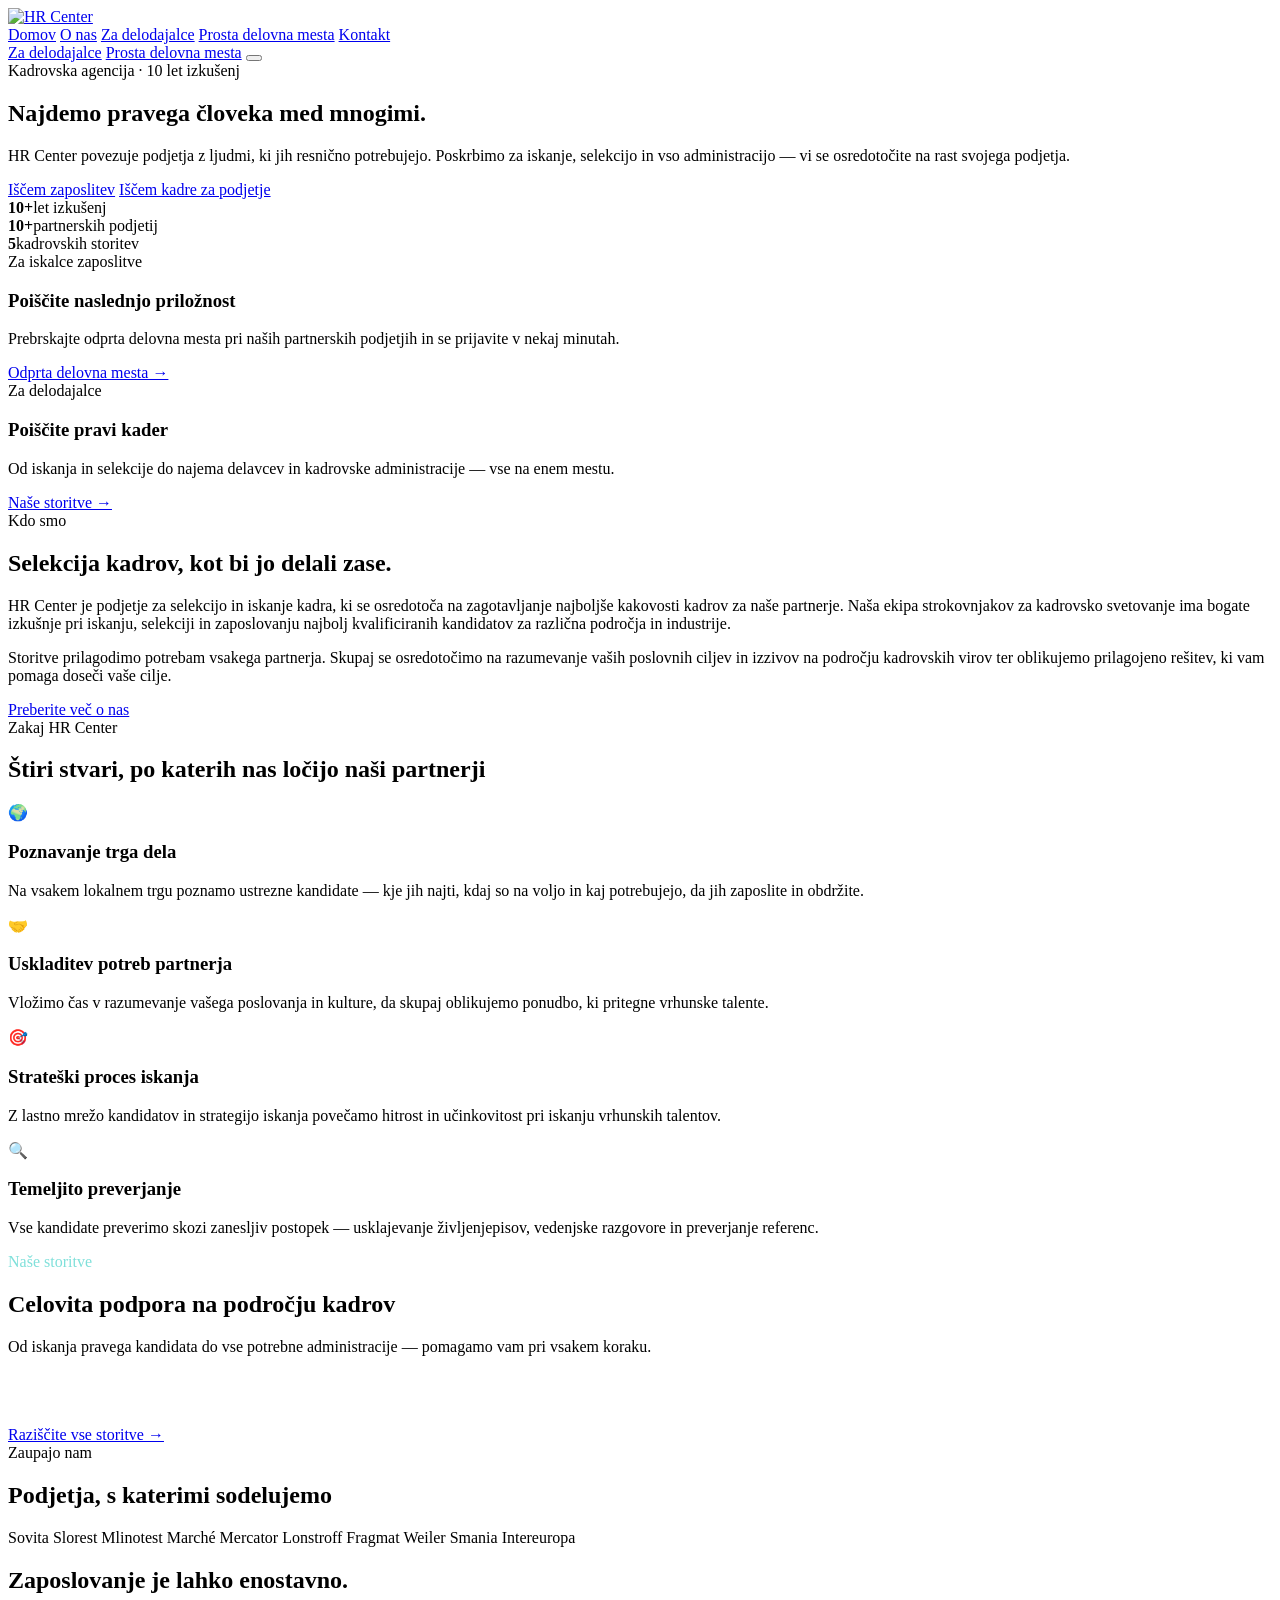
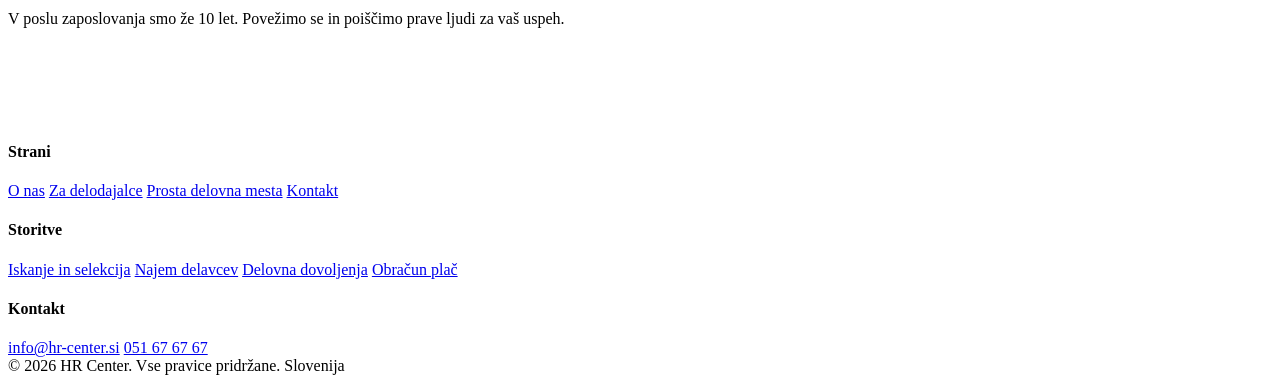
==== index.html @ be9698e5 "Prva objava strani Prva objava strani" ====
<!DOCTYPE html>
<html lang="sl">
<head>
<meta charset="UTF-8">
<meta name="viewport" content="width=device-width, initial-scale=1.0">
<title>HR Center — Kadrovska agencija za iskanje in selekcijo kadrov | Slovenija</title>
<meta name="description" content="HR Center je kadrovska agencija z 10-letnimi izkušnjami na področju iskanja, selekcije in zaposlovanja kadrov v Sloveniji. Prosta delovna mesta in storitve za delodajalce.">
<link rel="icon" href="assets/images/logo.png">
<link rel="preconnect" href="https://fonts.googleapis.com">
<link rel="preconnect" href="https://fonts.gstatic.com" crossorigin>
<link href="https://fonts.googleapis.com/css2?family=Space+Grotesk:wght@500;600;700&family=Inter:wght@400;500;600;700&family=IBM+Plex+Mono:wght@400;500&display=swap" rel="stylesheet">
<link rel="stylesheet" href="assets/css/style.css">
<script type="application/ld+json">
{
  "@context": "https://schema.org",
  "@type": "EmploymentAgency",
  "name": "HR Center",
  "description": "Kadrovska agencija za iskanje, selekcijo in zaposlovanje kadrov v Sloveniji.",
  "email": "info@hr-center.si",
  "telephone": "+38651676767",
  "url": "https://hr-center.si/",
  "areaServed": "SI"
}
</script>
</head>
<body>

<header class="site-header">
  <div class="container">
    <a href="index.html" class="brand">
      <img src="assets/images/logo.png" alt="HR Center">
    </a>
    <nav class="main-nav">
      <a href="index.html" data-page="index.html">Domov</a>
      <a href="o-nas.html" data-page="o-nas.html">O nas</a>
      <a href="delodajalci.html" data-page="delodajalci.html">Za delodajalce</a>
      <a href="prosta-delovna-mesta.html" data-page="prosta-delovna-mesta.html">Prosta delovna mesta</a>
      <a href="kontakt.html" data-page="kontakt.html">Kontakt</a>
    </nav>
    <div class="header-ctas">
      <a href="delodajalci.html#kontakt" class="btn btn-outline">Za delodajalce</a>
      <a href="prosta-delovna-mesta.html" class="btn btn-primary">Prosta delovna mesta</a>
      <button class="nav-toggle" aria-label="Odpri meni" aria-expanded="false"><span></span><span></span><span></span></button>
    </div>
  </div>
</header>

<section class="hero">
  <div class="container">
    <div class="hero-copy">
      <div class="eyebrow">Kadrovska agencija · 10 let izkušenj</div>
      <h1>Najdemo pravega človeka <span class="accent">med mnogimi.</span></h1>
      <p class="hero-lede">HR Center povezuje podjetja z ljudmi, ki jih resnično potrebujejo. Poskrbimo za iskanje, selekcijo in vso administracijo — vi se osredotočite na rast svojega podjetja.</p>
      <div class="hero-ctas">
        <a href="prosta-delovna-mesta.html" class="btn btn-coral">Iščem zaposlitev</a>
        <a href="delodajalci.html" class="btn btn-primary">Iščem kadre za podjetje</a>
      </div>
      <div class="hero-stats">
        <div class="stat"><b>10+</b><span>let izkušenj</span></div>
        <div class="stat"><b>10+</b><span>partnerskih podjetij</span></div>
        <div class="stat"><b>5</b><span>kadrovskih storitev</span></div>
      </div>
    </div>
    <div class="hero-visual">
      <div class="node-field" data-nodes data-rows="5" data-cols="5" data-match="13"></div>
    </div>
  </div>
</section>

<section class="section-tight">
  <div class="container">
    <div class="path-split">
      <div class="path-card jobseeker">
        <div class="path-tag">Za iskalce zaposlitve</div>
        <h3>Poiščite naslednjo priložnost</h3>
        <p>Prebrskajte odprta delovna mesta pri naših partnerskih podjetjih in se prijavite v nekaj minutah.</p>
        <a href="prosta-delovna-mesta.html" class="btn btn-ghost-light">Odprta delovna mesta →</a>
      </div>
      <div class="path-card employer">
        <div class="path-tag">Za delodajalce</div>
        <h3>Poiščite pravi kader</h3>
        <p>Od iskanja in selekcije do najema delavcev in kadrovske administracije — vse na enem mestu.</p>
        <a href="delodajalci.html" class="btn btn-ghost-light">Naše storitve →</a>
      </div>
    </div>
  </div>
</section>

<section>
  <div class="container grid-2" style="align-items:center; gap:64px;">
    <div>
      <div class="eyebrow">Kdo smo</div>
      <h2>Selekcija kadrov, kot bi jo delali zase.</h2>
      <p>HR Center je podjetje za selekcijo in iskanje kadra, ki se osredotoča na zagotavljanje najboljše kakovosti kadrov za naše partnerje. Naša ekipa strokovnjakov za kadrovsko svetovanje ima bogate izkušnje pri iskanju, selekciji in zaposlovanju najbolj kvalificiranih kandidatov za različna področja in industrije.</p>
      <p>Storitve prilagodimo potrebam vsakega partnerja. Skupaj se osredotočimo na razumevanje vaših poslovnih ciljev in izzivov na področju kadrovskih virov ter oblikujemo prilagojeno rešitev, ki vam pomaga doseči vaše cilje.</p>
      <a href="o-nas.html" class="btn btn-outline">Preberite več o nas</a>
    </div>
    <div class="node-field" data-nodes data-rows="4" data-cols="3" data-match="5"></div>
  </div>
</section>

<section class="section-pale">
  <div class="container">
    <div class="section-head center">
      <div class="eyebrow">Zakaj HR Center</div>
      <h2>Štiri stvari, po katerih nas ločijo naši partnerji</h2>
    </div>
    <div class="grid-4">
      <div class="card">
        <div class="icon-wrap">🌍</div>
        <h3>Poznavanje trga dela</h3>
        <p>Na vsakem lokalnem trgu poznamo ustrezne kandidate — kje jih najti, kdaj so na voljo in kaj potrebujejo, da jih zaposlite in obdržite.</p>
      </div>
      <div class="card">
        <div class="icon-wrap">🤝</div>
        <h3>Uskladitev potreb partnerja</h3>
        <p>Vložimo čas v razumevanje vašega poslovanja in kulture, da skupaj oblikujemo ponudbo, ki pritegne vrhunske talente.</p>
      </div>
      <div class="card">
        <div class="icon-wrap">🎯</div>
        <h3>Strateški proces iskanja</h3>
        <p>Z lastno mrežo kandidatov in strategijo iskanja povečamo hitrost in učinkovitost pri iskanju vrhunskih talentov.</p>
      </div>
      <div class="card">
        <div class="icon-wrap">🔍</div>
        <h3>Temeljito preverjanje</h3>
        <p>Vse kandidate preverimo skozi zanesljiv postopek — usklajevanje življenjepisov, vedenjske razgovore in preverjanje referenc.</p>
      </div>
    </div>
  </div>
</section>

<section class="section-dark">
  <div class="container">
    <div class="section-head">
      <div class="eyebrow" style="color:#7FE0DA;">Naše storitve</div>
      <h2>Celovita podpora na področju kadrov</h2>
      <p>Od iskanja pravega kandidata do vse potrebne administracije — pomagamo vam pri vsakem koraku.</p>
    </div>
    <div class="pill-list" style="margin-bottom:36px;">
      <span class="pill" style="border-color:rgba(255,255,255,.2); color:#fff;">Iskanje in selekcija kadrov</span>
      <span class="pill" style="border-color:rgba(255,255,255,.2); color:#fff;">Najem delavcev</span>
      <span class="pill" style="border-color:rgba(255,255,255,.2); color:#fff;">Delovna dovoljenja</span>
      <span class="pill" style="border-color:rgba(255,255,255,.2); color:#fff;">Obračun plač</span>
      <span class="pill" style="border-color:rgba(255,255,255,.2); color:#fff;">Psihometrična testiranja</span>
    </div>
    <a href="delodajalci.html" class="btn btn-coral">Raziščite vse storitve →</a>
  </div>
</section>

<section>
  <div class="container">
    <div class="section-head center">
      <div class="eyebrow">Zaupajo nam</div>
      <h2>Podjetja, s katerimi sodelujemo</h2>
    </div>
    <div class="pill-list" style="justify-content:center;">
      <span class="pill">Sovita</span>
      <span class="pill">Slorest</span>
      <span class="pill">Mlinotest</span>
      <span class="pill">Marché</span>
      <span class="pill">Mercator</span>
      <span class="pill">Lonstroff</span>
      <span class="pill">Fragmat</span>
      <span class="pill">Weiler</span>
      <span class="pill">Smania</span>
      <span class="pill">Intereuropa</span>
    </div>
  </div>
</section>

<section class="section-teal">
  <div class="container" style="display:flex; justify-content:space-between; align-items:center; flex-wrap:wrap; gap:24px;">
    <div>
      <h2 style="margin-bottom:8px;">Zaposlovanje je lahko enostavno.</h2>
      <p style="margin-bottom:0;">V poslu zaposlovanja smo že 10 let. Povežimo se in poiščimo prave ljudi za vaš uspeh.</p>
    </div>
    <a href="kontakt.html" class="btn" style="background:var(--ink); color:#fff;">Stopite v stik →</a>
  </div>
</section>

<footer class="site-footer">
  <div class="container">
    <div class="footer-grid">
      <div>
        <img src="assets/images/logo.png" alt="HR Center" style="height:34px; margin-bottom:14px; filter:brightness(0) invert(1);">
        <p style="color:rgba(255,255,255,.6); font-size:14px; max-width:32ch;">Vaši ljudje, naša skrb. Kadrovska agencija z 10-letnimi izkušnjami na slovenskem trgu dela.</p>
      </div>
      <div>
        <h4>Strani</h4>
        <a href="o-nas.html">O nas</a>
        <a href="delodajalci.html">Za delodajalce</a>
        <a href="prosta-delovna-mesta.html">Prosta delovna mesta</a>
        <a href="kontakt.html">Kontakt</a>
      </div>
      <div>
        <h4>Storitve</h4>
        <a href="delodajalci.html#storitve">Iskanje in selekcija</a>
        <a href="delodajalci.html#storitve">Najem delavcev</a>
        <a href="delodajalci.html#storitve">Delovna dovoljenja</a>
        <a href="delodajalci.html#storitve">Obračun plač</a>
      </div>
      <div>
        <h4>Kontakt</h4>
        <a href="mailto:info@hr-center.si">info@hr-center.si</a>
        <a href="tel:+38651676767">051 67 67 67</a>
      </div>
    </div>
    <div class="footer-bottom">
      <span>© <span id="year"></span> HR Center. Vse pravice pridržane.</span>
      <span>Slovenija</span>
    </div>
  </div>
</footer>

<script src="assets/js/jobs-data.js"></script>
<script src="assets/js/main.js"></script>
<script>document.getElementById('year').textContent = new Date().getFullYear();</script>
</body>
</html>
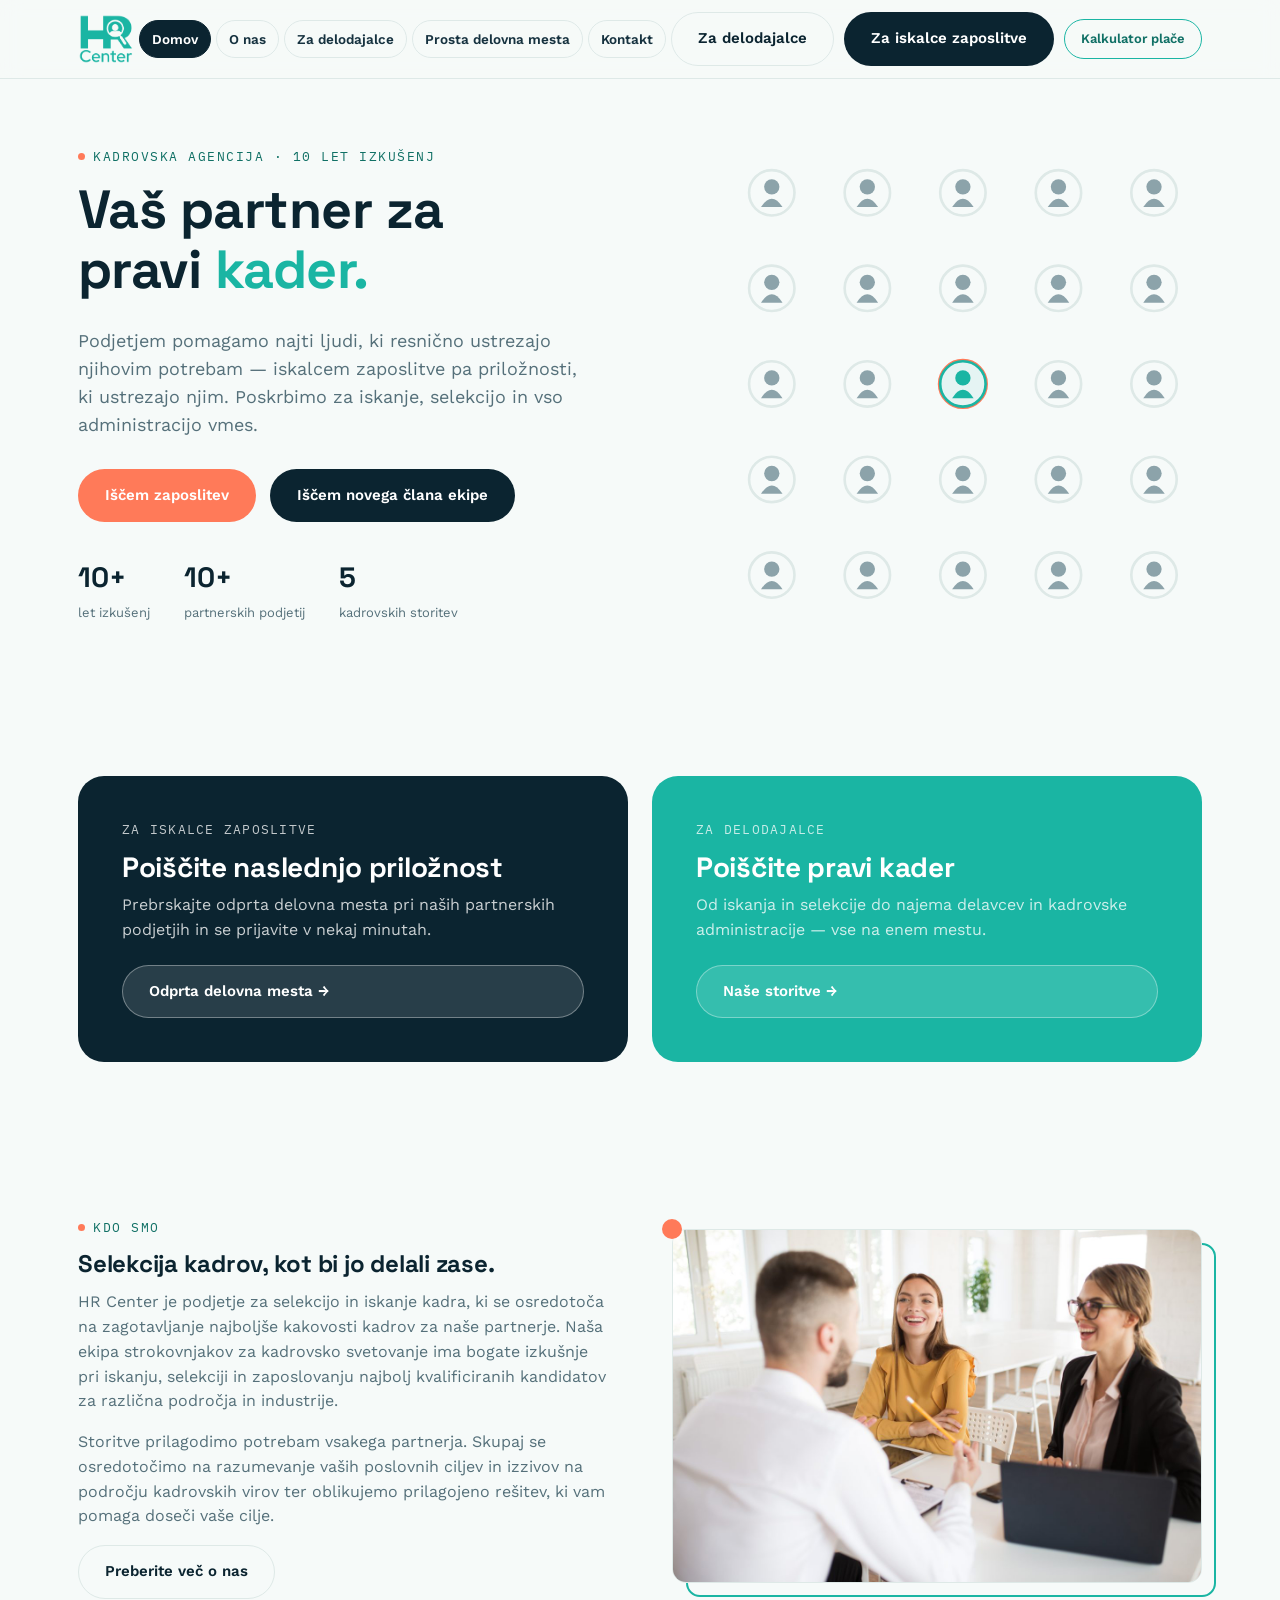
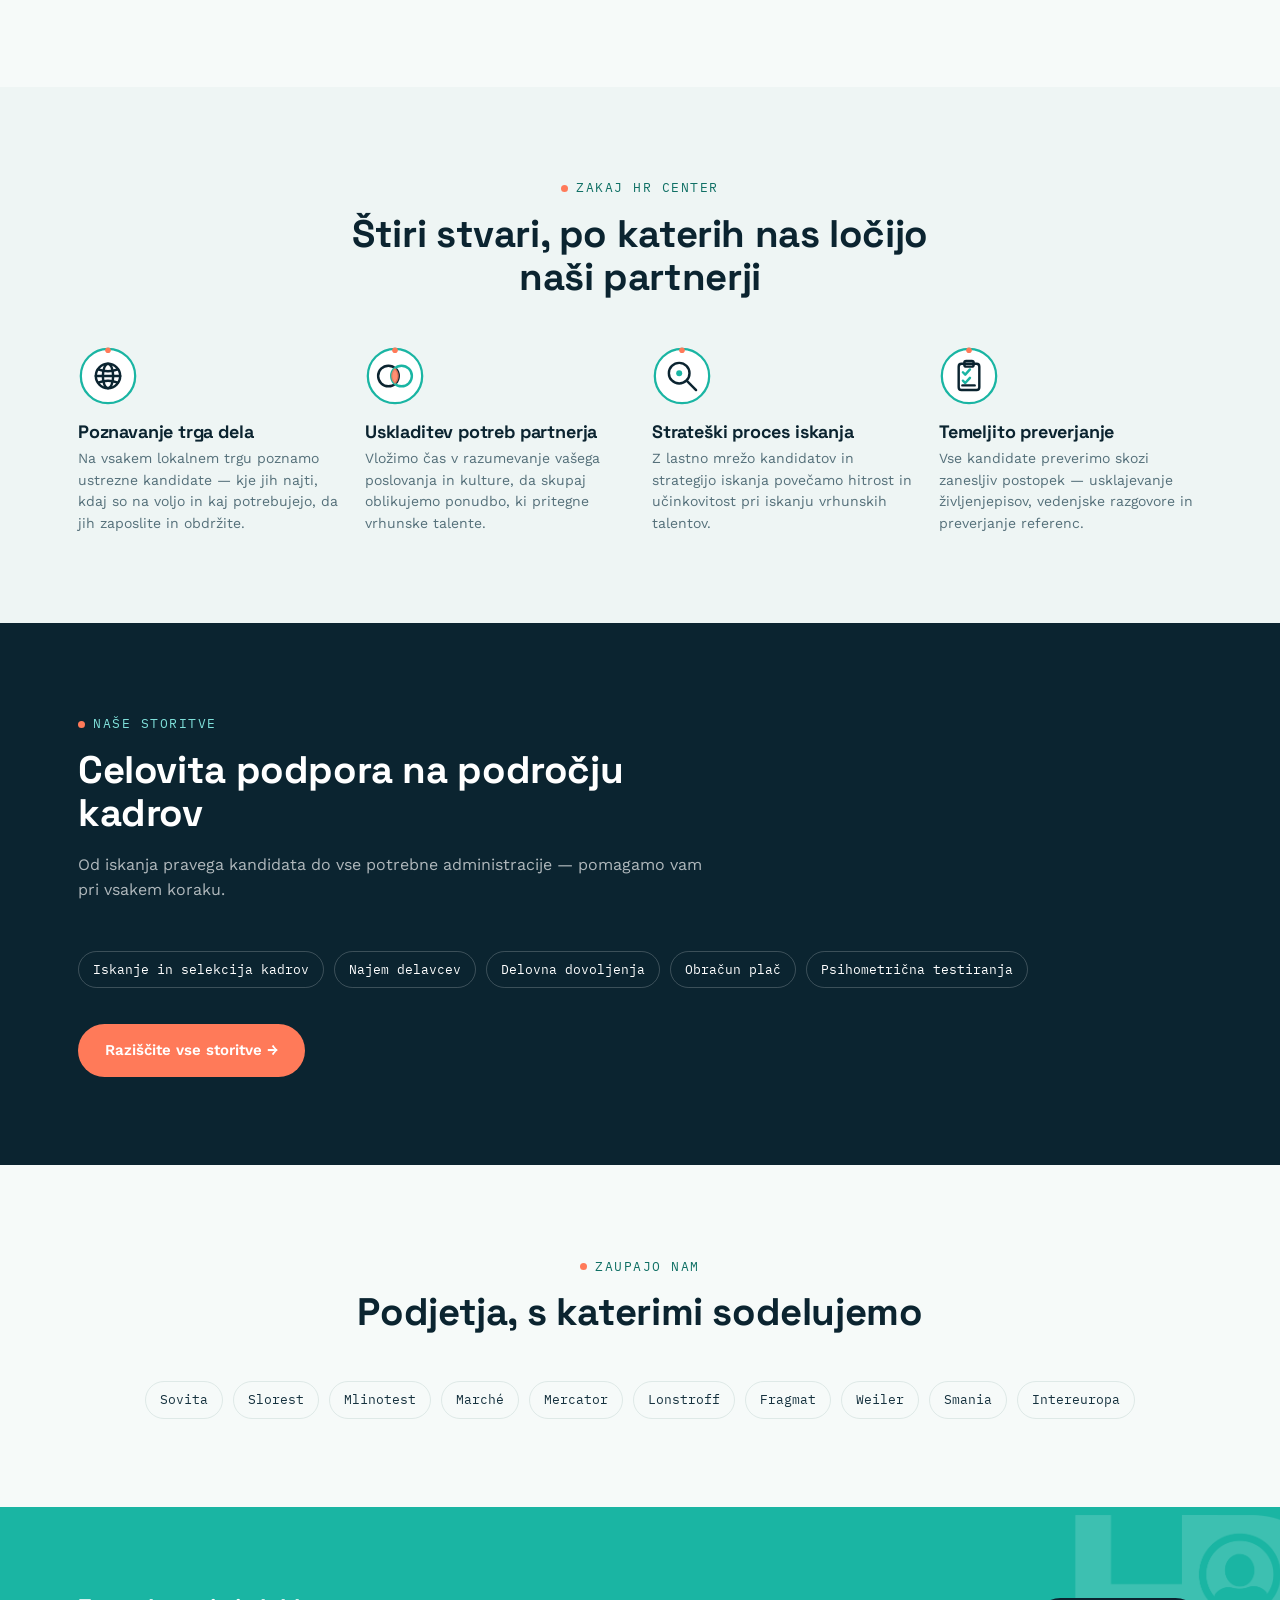
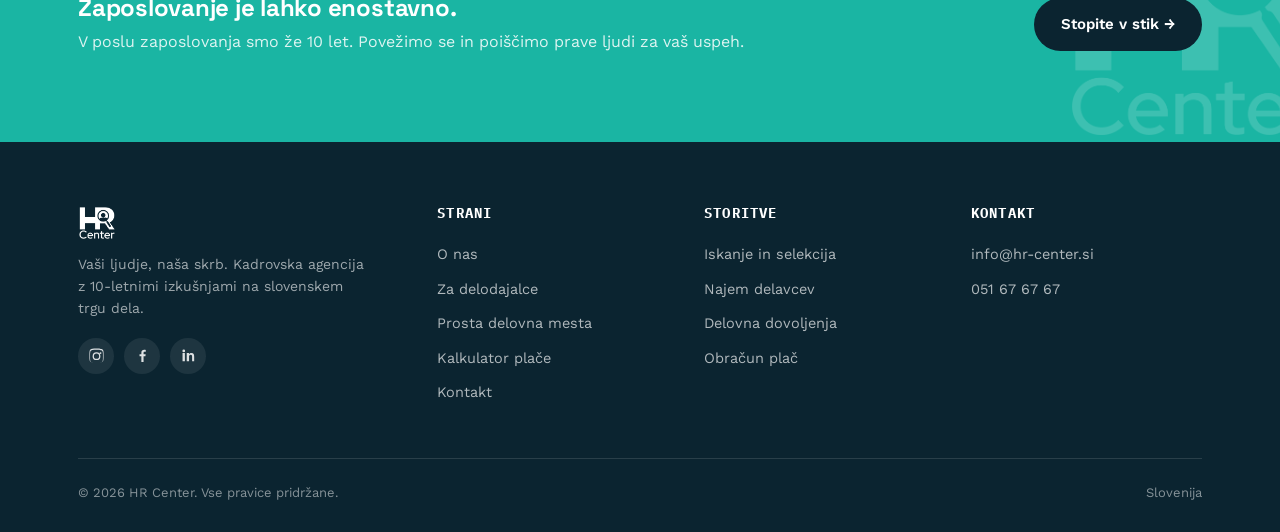
==== commit 80f844b9: "Add files via upload" ====
--- a/index.html
+++ b/index.html
@@ -8,7 +8,7 @@
 <link rel="icon" href="assets/images/logo.png">
 <link rel="preconnect" href="https://fonts.googleapis.com">
 <link rel="preconnect" href="https://fonts.gstatic.com" crossorigin>
-<link href="https://fonts.googleapis.com/css2?family=Space+Grotesk:wght@500;600;700&family=Inter:wght@400;500;600;700&family=IBM+Plex+Mono:wght@400;500&display=swap" rel="stylesheet">
+<link href="https://fonts.googleapis.com/css2?family=Space+Grotesk:wght@500;600;700&family=Work+Sans:wght@400;500;600;700&family=IBM+Plex+Mono:wght@400;500&display=swap" rel="stylesheet">
 <link rel="stylesheet" href="assets/css/style.css">
 <script type="application/ld+json">
 {
@@ -39,7 +39,8 @@
     </nav>
     <div class="header-ctas">
       <a href="delodajalci.html#kontakt" class="btn btn-outline">Za delodajalce</a>
-      <a href="prosta-delovna-mesta.html" class="btn btn-primary">Prosta delovna mesta</a>
+      <a href="prosta-delovna-mesta.html" class="btn btn-primary">Za iskalce zaposlitve</a>
+      <a href="kalkulator-place.html" class="btn btn-calc">Kalkulator plače</a>
       <button class="nav-toggle" aria-label="Odpri meni" aria-expanded="false"><span></span><span></span><span></span></button>
     </div>
   </div>
@@ -49,11 +50,11 @@
   <div class="container">
     <div class="hero-copy">
       <div class="eyebrow">Kadrovska agencija · 10 let izkušenj</div>
-      <h1>Najdemo pravega človeka <span class="accent">med mnogimi.</span></h1>
-      <p class="hero-lede">HR Center povezuje podjetja z ljudmi, ki jih resnično potrebujejo. Poskrbimo za iskanje, selekcijo in vso administracijo — vi se osredotočite na rast svojega podjetja.</p>
+      <h1>Vaš partner za pravi <span class="accent">kader.</span></h1>
+      <p class="hero-lede">Podjetjem pomagamo najti ljudi, ki resnično ustrezajo njihovim potrebam — iskalcem zaposlitve pa priložnosti, ki ustrezajo njim. Poskrbimo za iskanje, selekcijo in vso administracijo vmes.</p>
       <div class="hero-ctas">
         <a href="prosta-delovna-mesta.html" class="btn btn-coral">Iščem zaposlitev</a>
-        <a href="delodajalci.html" class="btn btn-primary">Iščem kadre za podjetje</a>
+        <a href="delodajalci.html" class="btn btn-primary">Iščem novega člana ekipe</a>
       </div>
       <div class="hero-stats">
         <div class="stat"><b>10+</b><span>let izkušenj</span></div>
@@ -95,7 +96,7 @@
       <p>Storitve prilagodimo potrebam vsakega partnerja. Skupaj se osredotočimo na razumevanje vaših poslovnih ciljev in izzivov na področju kadrovskih virov ter oblikujemo prilagojeno rešitev, ki vam pomaga doseči vaše cilje.</p>
       <a href="o-nas.html" class="btn btn-outline">Preberite več o nas</a>
     </div>
-    <div class="node-field" data-nodes data-rows="4" data-cols="3" data-match="5"></div>
+    <div class="photo-frame"><img src="assets/images/photo-domov.jpg" alt="Sproščen razgovor s kandidatom v pisarni HR Center"></div>
   </div>
 </section>
 
@@ -105,26 +106,34 @@
       <div class="eyebrow">Zakaj HR Center</div>
       <h2>Štiri stvari, po katerih nas ločijo naši partnerji</h2>
     </div>
-    <div class="grid-4">
-      <div class="card">
-        <div class="icon-wrap">🌍</div>
-        <h3>Poznavanje trga dela</h3>
-        <p>Na vsakem lokalnem trgu poznamo ustrezne kandidate — kje jih najti, kdaj so na voljo in kaj potrebujejo, da jih zaposlite in obdržite.</p>
-      </div>
-      <div class="card">
-        <div class="icon-wrap">🤝</div>
-        <h3>Uskladitev potreb partnerja</h3>
-        <p>Vložimo čas v razumevanje vašega poslovanja in kulture, da skupaj oblikujemo ponudbo, ki pritegne vrhunske talente.</p>
-      </div>
-      <div class="card">
-        <div class="icon-wrap">🎯</div>
-        <h3>Strateški proces iskanja</h3>
-        <p>Z lastno mrežo kandidatov in strategijo iskanja povečamo hitrost in učinkovitost pri iskanju vrhunskih talentov.</p>
-      </div>
-      <div class="card">
-        <div class="icon-wrap">🔍</div>
-        <h3>Temeljito preverjanje</h3>
-        <p>Vse kandidate preverimo skozi zanesljiv postopek — usklajevanje življenjepisov, vedenjske razgovore in preverjanje referenc.</p>
+    <div class="feature-rows">
+      <div class="feature-row">
+        <div class="icon-badge"><svg viewBox="0 0 64 64"><circle class="badge-ring" cx="32" cy="32" r="29"/><circle class="badge-glyph" cx="32" cy="32" r="13"/><ellipse class="badge-glyph" cx="32" cy="32" rx="5.5" ry="13"/><line class="badge-glyph" x1="19" y1="32" x2="45" y2="32"/><path class="badge-glyph" d="M21.5 25 Q32 29 42.5 25"/><path class="badge-glyph" d="M21.5 39 Q32 35 42.5 39"/><circle class="badge-accent" cx="32" cy="4.5" r="3"/></svg></div>
+        <div>
+          <h3>Poznavanje trga dela</h3>
+          <p>Na vsakem lokalnem trgu poznamo ustrezne kandidate — kje jih najti, kdaj so na voljo in kaj potrebujejo, da jih zaposlite in obdržite.</p>
+        </div>
+      </div>
+      <div class="feature-row">
+        <div class="icon-badge"><svg viewBox="0 0 64 64"><circle class="badge-ring" cx="32" cy="32" r="29"/><circle class="badge-glyph" cx="25" cy="32" r="11"/><circle class="badge-glyph" style="stroke:var(--teal)" cx="39" cy="32" r="11"/><path fill="var(--coral)" fill-opacity="0.85" d="M32 23.5 a11 11 0 0 1 0 17 a11 11 0 0 1 0 -17 Z"/><circle class="badge-accent" cx="32" cy="4.5" r="3"/></svg></div>
+        <div>
+          <h3>Uskladitev potreb partnerja</h3>
+          <p>Vložimo čas v razumevanje vašega poslovanja in kulture, da skupaj oblikujemo ponudbo, ki pritegne vrhunske talente.</p>
+        </div>
+      </div>
+      <div class="feature-row">
+        <div class="icon-badge"><svg viewBox="0 0 64 64"><circle class="badge-ring" cx="32" cy="32" r="29"/><circle class="badge-glyph" cx="29" cy="29" r="11"/><circle fill="var(--teal)" cx="29" cy="29" r="3.2"/><line class="badge-glyph" x1="37.5" y1="37.5" x2="47" y2="47" stroke-width="3"/><circle class="badge-accent" cx="32" cy="4.5" r="3"/></svg></div>
+        <div>
+          <h3>Strateški proces iskanja</h3>
+          <p>Z lastno mrežo kandidatov in strategijo iskanja povečamo hitrost in učinkovitost pri iskanju vrhunskih talentov.</p>
+        </div>
+      </div>
+      <div class="feature-row">
+        <div class="icon-badge"><svg viewBox="0 0 64 64"><circle class="badge-ring" cx="32" cy="32" r="29"/><rect class="badge-glyph" x="21" y="19" width="22" height="28" rx="3"/><rect class="badge-glyph" x="27" y="16" width="10" height="6" rx="2" fill="var(--white)"/><path style="stroke:var(--teal)" class="badge-glyph" d="M25.5 28 L28 30.5 L33 25"/><path style="stroke:var(--teal)" class="badge-glyph" d="M25.5 37 L28 39.5 L33 34"/><line class="badge-glyph" stroke-width="2" x1="25" y1="42" x2="38" y2="42"/><circle class="badge-accent" cx="32" cy="4.5" r="3"/></svg></div>
+        <div>
+          <h3>Temeljito preverjanje</h3>
+          <p>Vse kandidate preverimo skozi zanesljiv postopek — usklajevanje življenjepisov, vedenjske razgovore in preverjanje referenc.</p>
+        </div>
       </div>
     </div>
   </div>
@@ -170,6 +179,7 @@
 </section>
 
 <section class="section-teal">
+  <img class="brand-watermark" src="assets/images/logo-watermark.png" alt="">
   <div class="container" style="display:flex; justify-content:space-between; align-items:center; flex-wrap:wrap; gap:24px;">
     <div>
       <h2 style="margin-bottom:8px;">Zaposlovanje je lahko enostavno.</h2>
@@ -185,12 +195,18 @@
       <div>
         <img src="assets/images/logo.png" alt="HR Center" style="height:34px; margin-bottom:14px; filter:brightness(0) invert(1);">
         <p style="color:rgba(255,255,255,.6); font-size:14px; max-width:32ch;">Vaši ljudje, naša skrb. Kadrovska agencija z 10-letnimi izkušnjami na slovenskem trgu dela.</p>
+        <div class="footer-social">
+          <a href="https://www.instagram.com/hr_center_si/" aria-label="Instagram" target="_blank" rel="noopener"><svg viewBox="0 0 24 24"><path d="M12 2.2c3.2 0 3.6 0 4.9.1 1.2.1 1.9.3 2.3.4.6.2 1 .5 1.4.9.4.4.7.9.9 1.4.2.4.3 1.1.4 2.3.1 1.3.1 1.7.1 4.9s0 3.6-.1 4.9c-.1 1.2-.3 1.9-.4 2.3-.2.6-.5 1-.9 1.4-.4.4-.9.7-1.4.9-.4.2-1.1.3-2.3.4-1.3.1-1.7.1-4.9.1s-3.6 0-4.9-.1c-1.2-.1-1.9-.3-2.3-.4-.6-.2-1-.5-1.4-.9-.4-.4-.7-.9-.9-1.4-.2-.4-.3-1.1-.4-2.3-.1-1.3-.1-1.7-.1-4.9s0-3.6.1-4.9c.1-1.2.3-1.9.4-2.3.2-.6.5-1 .9-1.4.4-.4.9-.7 1.4-.9.4-.2 1.1-.3 2.3-.4C8.4 2.2 8.8 2.2 12 2.2zm0 1.8c-3.1 0-3.5 0-4.8.1-1 .1-1.6.2-1.9.4-.5.2-.8.4-1.2.7-.3.3-.6.7-.7 1.2-.1.3-.3.9-.4 1.9-.1 1.3-.1 1.7-.1 4.8s0 3.5.1 4.8c.1 1 .2 1.6.4 1.9.2.5.4.8.7 1.2.3.3.7.6 1.2.7.3.1.9.3 1.9.4 1.3.1 1.7.1 4.8.1s3.5 0 4.8-.1c1-.1 1.6-.2 1.9-.4.5-.2.8-.4 1.2-.7.3-.3.6-.7.7-1.2.1-.3.3-.9.4-1.9.1-1.3.1-1.7.1-4.8s0-3.5-.1-4.8c-.1-1-.2-1.6-.4-1.9-.2-.5-.4-.8-.7-1.2-.3-.3-.7-.6-1.2-.7-.3-.1-.9-.3-1.9-.4-1.3-.1-1.7-.1-4.8-.1zm0 3.5a5.5 5.5 0 1 1 0 11 5.5 5.5 0 0 1 0-11zm0 1.8a3.7 3.7 0 1 0 0 7.4 3.7 3.7 0 0 0 0-7.4zm5.7-2a1.3 1.3 0 1 1 0 2.6 1.3 1.3 0 0 1 0-2.6z"/></svg></a>
+          <a href="https://www.facebook.com/hrcenter.si/" aria-label="Facebook" target="_blank" rel="noopener"><svg viewBox="0 0 24 24"><path d="M13.5 21v-7.8h2.6l.4-3h-3v-1.9c0-.9.2-1.5 1.5-1.5h1.6V4.1c-.3 0-1.2-.1-2.3-.1-2.3 0-3.9 1.4-3.9 4v2.2H7.8v3h2.6V21h3.1z"/></svg></a>
+          <a href="https://www.linkedin.com/company/hr-center-slovenija/" aria-label="LinkedIn" target="_blank" rel="noopener"><svg viewBox="0 0 24 24"><path d="M6.9 8.6H3.6V20h3.3V8.6zM5.3 3.6a1.9 1.9 0 1 0 0 3.8 1.9 1.9 0 0 0 0-3.8zM20.4 20h-3.3v-5.9c0-1.4 0-3.2-2-3.2s-2.3 1.5-2.3 3.1V20H9.5V8.6h3.2v1.6h.1c.4-.8 1.5-1.7 3.2-1.7 3.4 0 4 2.2 4 5.1V20z"/></svg></a>
+        </div>
       </div>
       <div>
         <h4>Strani</h4>
         <a href="o-nas.html">O nas</a>
         <a href="delodajalci.html">Za delodajalce</a>
         <a href="prosta-delovna-mesta.html">Prosta delovna mesta</a>
+        <a href="kalkulator-place.html">Kalkulator plače</a>
         <a href="kontakt.html">Kontakt</a>
       </div>
       <div>
--- a/assets/css/style.css
+++ b/assets/css/style.css
@@ -0,0 +1,542 @@
+/* ===========================================================
+   HR CENTER — design system
+   Tokens: teal (brand mark), deep ink, warm coral accent
+   Type: Space Grotesk (display) / Inter (body) / IBM Plex Mono (meta)
+   Signature: "node field" — a grid of person-nodes with one
+   highlighted match, echoing the client's own pitch-deck imagery.
+=========================================================== */
+
+:root{
+  --teal:        #1AB5A3;
+  --teal-dark:   #107065;
+  --teal-pale:   #E8F7F5;
+  --ink:         #0B2430;
+  --ink-soft:    #16323F;
+  --paper:       #F6FAF9;
+  --paper-dim:   #EEF5F4;
+  --slate:       #55707A;
+  --slate-light: #8CA3AA;
+  --coral:       #FF7A59;
+  --coral-dark:  #E8613F;
+  --line:        #DEE9E7;
+  --white:       #FFFFFF;
+
+  --font-display: 'Space Grotesk', sans-serif;
+  --font-body:    'Work Sans', sans-serif;
+  --font-mono:    'IBM Plex Mono', monospace;
+
+  --container: 1180px;
+  --radius-sm: 8px;
+  --radius-md: 14px;
+  --radius-lg: 26px;
+
+  --shadow-sm: 0 2px 10px rgba(11,36,48,0.06);
+  --shadow-md: 0 12px 32px rgba(11,36,48,0.10);
+}
+
+*, *::before, *::after{ box-sizing: border-box; }
+html{ scroll-behavior: smooth; }
+body{
+  margin:0;
+  font-family: var(--font-body);
+  color: var(--ink);
+  background: var(--paper);
+  -webkit-font-smoothing: antialiased;
+  line-height: 1.55;
+}
+img{ max-width:100%; display:block; }
+a{ color:inherit; text-decoration:none; }
+ul{ margin:0; padding:0; list-style:none; }
+h1,h2,h3,h4{
+  font-family: var(--font-display);
+  color: var(--ink);
+  line-height: 1.12;
+  margin: 0 0 .5em;
+  letter-spacing: -0.01em;
+}
+p{ margin: 0 0 1em; color: var(--slate); }
+button{ font-family: inherit; }
+
+:focus-visible{
+  outline: 3px solid var(--coral);
+  outline-offset: 3px;
+  border-radius: 4px;
+}
+
+.container{
+  max-width: var(--container);
+  margin: 0 auto;
+  padding: 0 28px;
+}
+
+.eyebrow{
+  font-family: var(--font-mono);
+  font-size: 12.5px;
+  letter-spacing: .12em;
+  text-transform: uppercase;
+  color: var(--teal-dark);
+  display: inline-flex;
+  align-items: center;
+  gap: 8px;
+  margin-bottom: 14px;
+}
+.eyebrow::before{
+  content:"";
+  width: 7px; height: 7px;
+  border-radius: 50%;
+  background: var(--coral);
+  flex: none;
+}
+
+/* ---------- Buttons ---------- */
+.btn{
+  display: inline-flex;
+  align-items: center;
+  gap: 10px;
+  padding: 14px 26px;
+  border-radius: 999px;
+  font-weight: 600;
+  font-size: 15px;
+  border: 1.5px solid transparent;
+  cursor: pointer;
+  transition: transform .18s ease, box-shadow .18s ease, background .18s ease, color .18s ease;
+  white-space: nowrap;
+}
+.btn:hover{ transform: translateY(-2px); }
+.btn-primary{ background: var(--ink); color: var(--white); }
+.btn-primary:hover{ background: var(--teal-dark); box-shadow: var(--shadow-md); }
+.btn-coral{ background: var(--coral); color: var(--white); }
+.btn-coral:hover{ background: var(--coral-dark); box-shadow: var(--shadow-md); }
+.btn-outline{ background: transparent; color: var(--ink); border-color: var(--line); }
+.btn-outline:hover{ border-color: var(--ink); }
+.btn-ghost-light{ background: rgba(255,255,255,.12); color: var(--white); border-color: rgba(255,255,255,.35); }
+.btn-ghost-light:hover{ background: rgba(255,255,255,.22); }
+.btn-calc{
+  background: transparent; color: var(--teal-dark); border-color: var(--teal);
+  font-size: 13px; padding: 9px 16px;
+}
+.btn-calc:hover{ background: var(--teal-pale); }
+.btn-block{ width: 100%; justify-content: center; }
+
+/* ---------- Header ---------- */
+.site-header{
+  position: sticky; top: 0; z-index: 100;
+  background: rgba(246,250,249,0.86);
+  backdrop-filter: blur(10px);
+  border-bottom: 1px solid var(--line);
+}
+.site-header .container{
+  display:flex; align-items:center; justify-content:space-between;
+  height: 78px;
+}
+.brand{ display:flex; align-items:center; gap:10px; }
+.brand img{ height: 50px; width:auto; }
+.main-nav{ display:flex; align-items:center; gap: 5px; flex-wrap: nowrap; }
+.main-nav a{
+  font-size: 13.5px; font-weight: 600; color: var(--ink-soft);
+  padding: 8px 12px; border-radius: 999px; transition: all .15s ease;
+  border: 1px solid var(--line); white-space: nowrap;
+}
+.main-nav a:hover{ background: var(--teal-pale); color: var(--teal-dark); border-color: var(--teal-pale); }
+.main-nav a.active{ background: var(--ink); color: var(--white); border-color: var(--ink); }
+.header-ctas{ display:flex; align-items:center; gap:10px; }
+.nav-toggle{ display:none; background:none; border:none; cursor:pointer; padding:8px; }
+.nav-toggle span{ display:block; width:22px; height:2px; background:var(--ink); margin:5px 0; }
+
+@media (max-width: 1180px){
+  .main-nav{
+    position: fixed; inset: 78px 0 0 0; height: calc(100vh - 78px);
+    background: var(--paper); flex-direction: column; align-items: stretch;
+    padding: 20px 28px; gap: 4px; transform: translateX(100%);
+    transition: transform .25s ease; overflow-y:auto;
+  }
+  .main-nav.open{ transform: translateX(0); }
+  .main-nav a{ padding: 16px 10px; border-bottom: 1px solid var(--line); border: none; border-radius:0; font-size:15px; }
+  .header-ctas .btn-outline{ display:none; }
+  .nav-toggle{ display:block; }
+}
+
+/* ---------- Node field signature motif ---------- */
+.node-field{
+  position: relative;
+  width: 100%;
+  aspect-ratio: 1 / 1;
+}
+.node-field svg{ width:100%; height:100%; display:block; }
+.node-field .node-dot{ fill: none; stroke: var(--line); stroke-width: 2.2; }
+.node-field .node-dot.match{ stroke: var(--teal); fill: var(--teal); fill-opacity:.08; }
+.node-field .node-glyph{ fill: var(--slate-light); }
+.node-field .node-glyph.match{ fill: var(--teal); }
+.node-field .match-ring{
+  fill:none; stroke: var(--coral); stroke-width: 2;
+  transform-origin: center;
+  animation: pulse-ring 2.6s ease-out infinite;
+}
+@keyframes pulse-ring{
+  0%{ transform: scale(1); opacity: .9; }
+  100%{ transform: scale(1.9); opacity: 0; }
+}
+@media (prefers-reduced-motion: reduce){
+  .match-ring{ animation: none; opacity:.5; }
+}
+
+/* ---------- Photo frame (real photography, brand-accented) ---------- */
+.photo-frame{
+  position: relative;
+  width: 100%;
+  border-radius: var(--radius-md);
+  overflow: visible;
+  line-height: 0;
+}
+.photo-frame img{
+  width: 100%; height: 100%; object-fit: cover;
+  border-radius: var(--radius-md);
+  display:block;
+  border: 1px solid var(--line);
+}
+.photo-frame::before{
+  content:"";
+  position:absolute; inset: 14px -14px -14px 14px;
+  border: 2px solid var(--teal);
+  border-radius: var(--radius-md);
+  z-index:-1;
+}
+.photo-frame::after{
+  content:"";
+  position:absolute; top:-10px; left:-10px;
+  width:20px; height:20px; border-radius:50%;
+  background: var(--coral);
+}
+@media (max-width: 720px){
+  .photo-frame{ margin-top: 10px; }
+  .photo-frame::before{ inset: 10px -10px -10px 10px; }
+}
+.photo-frame.banner{ aspect-ratio: 21/8; margin-bottom: 8px; }
+.photo-frame.banner img{ aspect-ratio: 21/8; }
+
+/* ---------- Kalkulator plače ---------- */
+.calc-card{
+  background: var(--white);
+  border: 1px solid var(--line);
+  border-radius: var(--radius-md);
+  padding: 32px;
+  box-shadow: var(--shadow-md);
+}
+.calc-toggle{ display:flex; gap:8px; background: var(--paper-dim); border-radius: 999px; padding:4px; }
+.calc-toggle-btn{
+  flex:1; border:none; background:none; cursor:pointer;
+  padding: 10px 16px; border-radius: 999px;
+  font-family: var(--font-body); font-weight:600; font-size:14.5px;
+  color: var(--slate); transition: all .15s ease;
+}
+.calc-toggle-btn.active{ background: var(--teal); color: var(--white); }
+.calc-result{ margin-top: 26px; padding-top: 22px; border-top: 1px solid var(--line); }
+.calc-result-grid{ display:grid; grid-template-columns: 1fr 1fr; gap:16px; margin-bottom:20px; }
+.calc-result-item{
+  display:flex; flex-direction:column; gap:4px;
+  padding: 18px; border-radius: var(--radius-sm); background: var(--paper-dim);
+}
+.calc-result-item.calc-result-main{ background: var(--teal-pale); }
+.calc-result-label{ font-size:13px; color:var(--slate); font-family:var(--font-mono); text-transform:uppercase; letter-spacing:.03em; }
+.calc-result-value{ font-family: var(--font-display); font-size:26px; font-weight:700; color: var(--ink); }
+.calc-result-item.calc-result-main .calc-result-value{ color: var(--teal-dark); }
+.calc-breakdown-row{
+  display:flex; justify-content:space-between; padding: 9px 0;
+  border-bottom: 1px solid var(--line); font-size: 14.5px;
+}
+.calc-breakdown-row span:last-child{ font-family: var(--font-mono); font-weight:500; }
+.calc-breakdown-total{ border-bottom:none; padding-top:14px; font-weight:600; }
+.calc-disclaimer{ font-size:12.5px; color: var(--slate); margin-top:16px; line-height:1.6; }
+@media (max-width: 560px){
+  .calc-card{ padding:22px; }
+  .calc-result-grid{ grid-template-columns: 1fr; }
+}
+
+/* ---------- Hero ---------- */
+.hero{
+  padding: 64px 0 88px;
+  overflow: hidden;
+}
+.hero .container{
+  display:grid;
+  grid-template-columns: 1.05fr 0.85fr;
+  gap: 56px;
+  align-items: center;
+}
+.hero h1{
+  font-size: clamp(2.4rem, 4.2vw, 3.6rem);
+  max-width: 12ch;
+}
+.hero h1 .accent{ color: var(--teal); }
+.hero-lede{ font-size: 18px; max-width: 46ch; margin-bottom: 30px; }
+.hero-ctas{ display:flex; flex-wrap:wrap; gap: 14px; margin-bottom: 34px; }
+.hero-stats{ display:flex; gap: 34px; }
+.hero-stats .stat b{
+  display:block; font-family: var(--font-display); font-size: 28px; color: var(--ink);
+}
+.hero-stats .stat span{ font-size: 13px; color: var(--slate); }
+
+@media (max-width: 860px){
+  .hero .container{ grid-template-columns: 1fr; }
+  .hero-visual{ order:-1; max-width: 300px; margin: 0 auto 8px; }
+}
+
+/* ---------- Sections ---------- */
+section{ padding: 88px 0; }
+.section-tight{ padding: 64px 0; }
+.section-dark{ background: var(--ink); color: var(--white); }
+.section-dark p{ color: rgba(255,255,255,.68); }
+.section-dark h2, .section-dark h3{ color: var(--white); }
+.section-teal{ background: var(--teal); color: var(--white); position:relative; overflow:hidden; }
+.section-teal p{ color: rgba(255,255,255,.85); }
+.section-teal h2, .section-teal h3{ color: var(--white); }
+.section-teal .brand-watermark{
+  position:absolute; right:-40px; top:50%; transform:translateY(-50%);
+  height:220px; width:auto; pointer-events:none; z-index:0;
+}
+.section-teal .container{ position:relative; z-index:1; }
+@media (max-width: 720px){
+  .section-teal .brand-watermark{ display:none; }
+}
+.section-pale{ background: var(--paper-dim); }
+
+.section-head{ max-width: 640px; margin-bottom: 48px; }
+.section-head.center{ margin-left:auto; margin-right:auto; text-align:center; }
+.section-head h2{ font-size: clamp(1.7rem, 3vw, 2.4rem); }
+
+/* ---------- Cards / grids ---------- */
+.grid-2{ display:grid; grid-template-columns: 1fr 1fr; gap: 28px; }
+.grid-3{ display:grid; grid-template-columns: repeat(3, 1fr); gap: 24px; }
+.grid-4{ display:grid; grid-template-columns: repeat(4, 1fr); gap: 20px; }
+@media (max-width: 920px){
+  .grid-3{ grid-template-columns: 1fr 1fr; }
+  .grid-4{ grid-template-columns: 1fr 1fr; }
+}
+@media (max-width: 620px){
+  .grid-2, .grid-3, .grid-4{ grid-template-columns: 1fr; }
+}
+
+.card{
+  background: var(--white);
+  border: 1px solid var(--line);
+  border-radius: var(--radius-md);
+  padding: 30px;
+  transition: transform .2s ease, box-shadow .2s ease, border-color .2s ease;
+}
+.card:hover{ transform: translateY(-4px); box-shadow: var(--shadow-md); border-color: transparent; }
+.card h3{ font-size: 19px; margin-bottom: 8px; }
+.card p{ font-size: 14.5px; margin-bottom: 0; }
+
+.feature-rows{ display:grid; grid-template-columns: repeat(4, 1fr); gap: 32px 24px; max-width: none; }
+.feature-rows.cols-3{ grid-template-columns: repeat(3, 1fr); }
+.feature-row{
+  display:flex; flex-direction:column; align-items:flex-start; gap:0;
+  padding: 0;
+  border-bottom: none;
+}
+.feature-row:first-child{ padding-top: 0; }
+.feature-row h3{ font-size: 18px; margin-bottom: 6px; }
+.feature-row p{ font-size: 14px; margin-bottom: 0; max-width: none; }
+.feature-row .icon-badge{ margin-bottom: 16px; }
+@media (max-width: 900px){
+  .feature-rows{ grid-template-columns: 1fr 1fr; }
+}
+@media (max-width: 560px){
+  .feature-rows{ grid-template-columns: 1fr; }
+  .feature-row{ flex-direction:column; gap:14px; }
+}
+
+/* ---------- Icon badge (signature-aligned icon system) ---------- */
+.icon-badge{
+  position: relative;
+  width: 60px; height: 60px;
+  margin-bottom: 20px;
+  flex: none;
+}
+.icon-badge svg{ width:100%; height:100%; display:block; overflow: visible; }
+.icon-badge .badge-ring{ fill: var(--white); stroke: var(--teal); stroke-width: 2.4; }
+.icon-badge .badge-glyph{ fill: none; stroke: var(--ink); stroke-width: 2.6; stroke-linecap: round; stroke-linejoin: round; }
+.icon-badge .badge-glyph.fill{ fill: var(--ink); stroke: none; }
+.icon-badge .badge-accent{ fill: var(--coral); }
+.card:hover .icon-badge .badge-accent{ animation: pulse-ring 1.4s ease-out; }
+
+/* Numbered service rows (real sequence: our process) */
+.service-row{
+  display:grid; grid-template-columns: 88px 1fr; gap: 24px;
+  padding: 30px 0; border-top: 1px solid var(--line);
+}
+.service-row:last-child{ border-bottom: 1px solid var(--line); }
+.service-num{
+  font-family: var(--font-mono); font-size: 15px; color: var(--teal-dark);
+  display:flex; align-items:flex-start; gap:10px;
+}
+.service-num::before{ content:""; width:26px; height:2px; background:var(--coral); margin-top:10px; }
+.service-row h3{ font-size: 20px; margin-bottom: 6px; }
+.service-row p{ margin-bottom: 0; max-width: 62ch; }
+@media (max-width: 620px){
+  .service-row{ grid-template-columns: 1fr; gap: 8px; }
+}
+
+/* ---------- Logos strip ---------- */
+.logo-strip{
+  display:flex; flex-wrap:wrap; align-items:center; justify-content:space-between;
+  gap: 36px; padding: 36px 0;
+}
+.logo-strip img{ height: 30px; width:auto; object-fit:contain; filter: grayscale(1); opacity:.72; transition: all .2s ease; }
+.logo-strip img:hover{ filter:none; opacity:1; }
+
+/* ---------- Path split (jobseeker / employer) ---------- */
+.path-split{ display:grid; grid-template-columns: 1fr 1fr; gap: 24px; }
+.path-card{
+  border-radius: var(--radius-lg);
+  padding: 44px;
+  position: relative;
+  overflow: hidden;
+  min-height: 280px;
+  display:flex; flex-direction:column; justify-content:flex-end;
+}
+.path-card.jobseeker{ background: var(--ink); color:var(--white); }
+.path-card.employer{ background: var(--teal); color:var(--white); }
+.path-card .path-tag{ font-family: var(--font-mono); font-size:12.5px; letter-spacing:.1em; text-transform:uppercase; opacity:.75; margin-bottom:12px; }
+.path-card h3{ color:var(--white); font-size: 28px; margin-bottom:10px; }
+.path-card p{ color: rgba(255,255,255,.78); margin-bottom: 22px; }
+@media (max-width:768px){ .path-split{ grid-template-columns:1fr; } }
+
+/* ---------- Footer ---------- */
+.site-footer{ background: var(--ink); color: rgba(255,255,255,.7); padding: 64px 0 28px; }
+.footer-grid{ display:grid; grid-template-columns: 1.4fr 1fr 1fr 1fr; gap: 36px; margin-bottom: 48px; }
+.footer-grid h4{ color: var(--white); font-size:14px; font-family: var(--font-mono); text-transform:uppercase; letter-spacing:.08em; margin-bottom:16px; }
+.footer-grid a{ display:block; padding: 6px 0; font-size:14.5px; color: rgba(255,255,255,.68); transition: color .15s ease; }
+.footer-grid a:hover{ color: var(--teal); }
+.footer-bottom{
+  border-top: 1px solid rgba(255,255,255,.12); padding-top: 24px;
+  display:flex; justify-content:space-between; flex-wrap:wrap; gap:12px;
+  font-size: 13px; color: rgba(255,255,255,.5);
+}
+@media (max-width: 780px){ .footer-grid{ grid-template-columns: 1fr 1fr; } }
+.footer-social{ display:flex; gap:10px; margin-top:18px; }
+.footer-social a{
+  display:flex; align-items:center; justify-content:center;
+  width:36px; height:36px; border-radius:50%;
+  background: rgba(255,255,255,.08); padding:0;
+  transition: background .15s ease;
+}
+.footer-social a:hover{ background: var(--teal); }
+.footer-social svg{ width:17px; height:17px; fill: rgba(255,255,255,.85); }
+
+/* ---------- Forms ---------- */
+.form-grid{ display:grid; grid-template-columns: 1fr 1fr; gap: 18px; }
+.field{ display:flex; flex-direction:column; gap:8px; margin-bottom:18px; }
+.field.full{ grid-column: 1 / -1; }
+.field label{ font-size: 13.5px; font-weight:600; color: var(--ink-soft); }
+.field .hint{ font-size: 12.5px; color: var(--slate-light); font-weight:400; }
+input[type=text], input[type=email], input[type=tel], textarea, select{
+  font-family: var(--font-body);
+  font-size: 15px;
+  padding: 13px 16px;
+  border: 1.5px solid var(--line);
+  border-radius: var(--radius-sm);
+  background: var(--white);
+  color: var(--ink);
+  width: 100%;
+  transition: border-color .15s ease;
+}
+input:focus, textarea:focus, select:focus{ border-color: var(--teal); outline:none; }
+textarea{ resize: vertical; min-height: 120px; }
+.file-drop{
+  border: 1.5px dashed var(--line);
+  border-radius: var(--radius-sm);
+  padding: 22px;
+  text-align: center;
+  background: var(--paper);
+  font-size: 14px;
+  color: var(--slate);
+  cursor: pointer;
+  transition: border-color .15s ease, background .15s ease;
+}
+.file-drop:hover{ border-color: var(--teal); background: var(--teal-pale); }
+.file-drop input{ display:none; }
+.file-drop .fname{ font-weight:600; color: var(--ink); margin-top:6px; }
+.consent{ display:flex; gap:10px; align-items:flex-start; font-size:13px; color: var(--slate); margin: 8px 0 22px; }
+.consent input{ margin-top: 3px; width:auto; }
+.form-note{ font-size:13px; color: var(--slate-light); margin-top: 10px; }
+@media (max-width:620px){ .form-grid{ grid-template-columns:1fr; } }
+
+.form-card{
+  background: var(--white); border-radius: var(--radius-lg);
+  padding: 40px; border: 1px solid var(--line); box-shadow: var(--shadow-sm);
+}
+.quick-form-card{
+  background: var(--white); border-radius: var(--radius-lg);
+  padding: 26px; border: 1px solid var(--line); box-shadow: var(--shadow-md);
+}
+@media (max-width: 720px){ .quick-form-card{ margin-top: 8px; } }
+
+/* ---------- Job listing ---------- */
+.filters-bar{
+  display:flex; gap:12px; flex-wrap:wrap; align-items:center;
+  padding: 18px 22px; background: var(--white); border:1px solid var(--line);
+  border-radius: var(--radius-md); margin-bottom: 34px;
+}
+.filters-bar select, .filters-bar input{ max-width: 220px; }
+.filters-bar .results-count{ margin-left:auto; font-size:13.5px; color:var(--slate); font-family: var(--font-mono); }
+
+.job-card{
+  display:flex; justify-content:space-between; align-items:center; gap: 20px;
+  background: var(--white); border:1px solid var(--line); border-radius: var(--radius-md);
+  padding: 26px 28px; margin-bottom: 14px; transition: all .18s ease;
+}
+.job-card:hover{ border-color: var(--teal); box-shadow: var(--shadow-sm); transform: translateX(4px); }
+.job-card h3{ font-size: 19px; margin-bottom: 6px; }
+.job-meta{ display:flex; gap:14px; flex-wrap:wrap; font-size: 13.5px; color: var(--slate); font-family: var(--font-mono); }
+.job-meta span{ display:flex; align-items:center; gap:6px; }
+.job-tag{
+  display:inline-block; font-family: var(--font-mono); font-size:11.5px; text-transform:uppercase;
+  letter-spacing:.06em; background: var(--teal-pale); color: var(--teal-dark);
+  padding: 5px 11px; border-radius: 999px; margin-top:10px;
+}
+@media (max-width: 620px){
+  .job-card{ flex-direction:column; align-items:flex-start; }
+}
+
+.job-detail-head{
+  display:flex; justify-content:space-between; align-items:flex-start; gap: 24px;
+  flex-wrap: wrap; margin-bottom: 20px;
+}
+.job-detail-body h3{ font-size: 20px; margin: 30px 0 12px; }
+.job-detail-body ul{ margin-left: 0; }
+.job-detail-body li{
+  position:relative; padding-left: 24px; margin-bottom: 10px; color: var(--slate);
+}
+.job-detail-body li::before{
+  content:""; position:absolute; left:0; top:9px; width:8px; height:8px;
+  border-radius:2px; background: var(--teal);
+}
+.back-link{ display:inline-flex; align-items:center; gap:8px; font-weight:600; font-size:14px; color: var(--teal-dark); margin-bottom: 26px; }
+.back-link:hover{ text-decoration: underline; }
+
+.breadcrumb{ font-family: var(--font-mono); font-size: 12.5px; color: var(--slate-light); margin-bottom: 18px; }
+.breadcrumb a:hover{ color: var(--teal-dark); }
+
+/* ---------- misc ---------- */
+.divider{ height:1px; background: var(--line); border:none; margin: 0; }
+.pill-list{ display:flex; flex-wrap:wrap; gap:10px; }
+.pill{
+  font-family: var(--font-mono); font-size:12.5px; padding:8px 14px;
+  border:1px solid var(--line); border-radius:999px; color: var(--ink-soft);
+}
+.quote-block{
+  border-left: 3px solid var(--teal); padding: 4px 0 4px 26px; margin: 34px 0;
+  font-family: var(--font-display); font-size: 20px; font-weight:500; color: var(--ink);
+}
+.form-status{
+  padding: 14px 18px; border-radius: var(--radius-sm); font-size: 14px; margin-top: 16px; display:none;
+}
+.form-status.ok{ display:block; background: var(--teal-pale); color: var(--teal-dark); }
+.form-status.err{ display:block; background: #FFE9E3; color: var(--coral-dark); }
+
+.page-hero{
+  padding: 56px 0 48px; border-bottom: 1px solid var(--line);
+}
+.page-hero h1{ font-size: clamp(2rem, 3.6vw, 2.9rem); max-width: 20ch; }
+.page-hero p{ max-width: 60ch; font-size: 17px; }
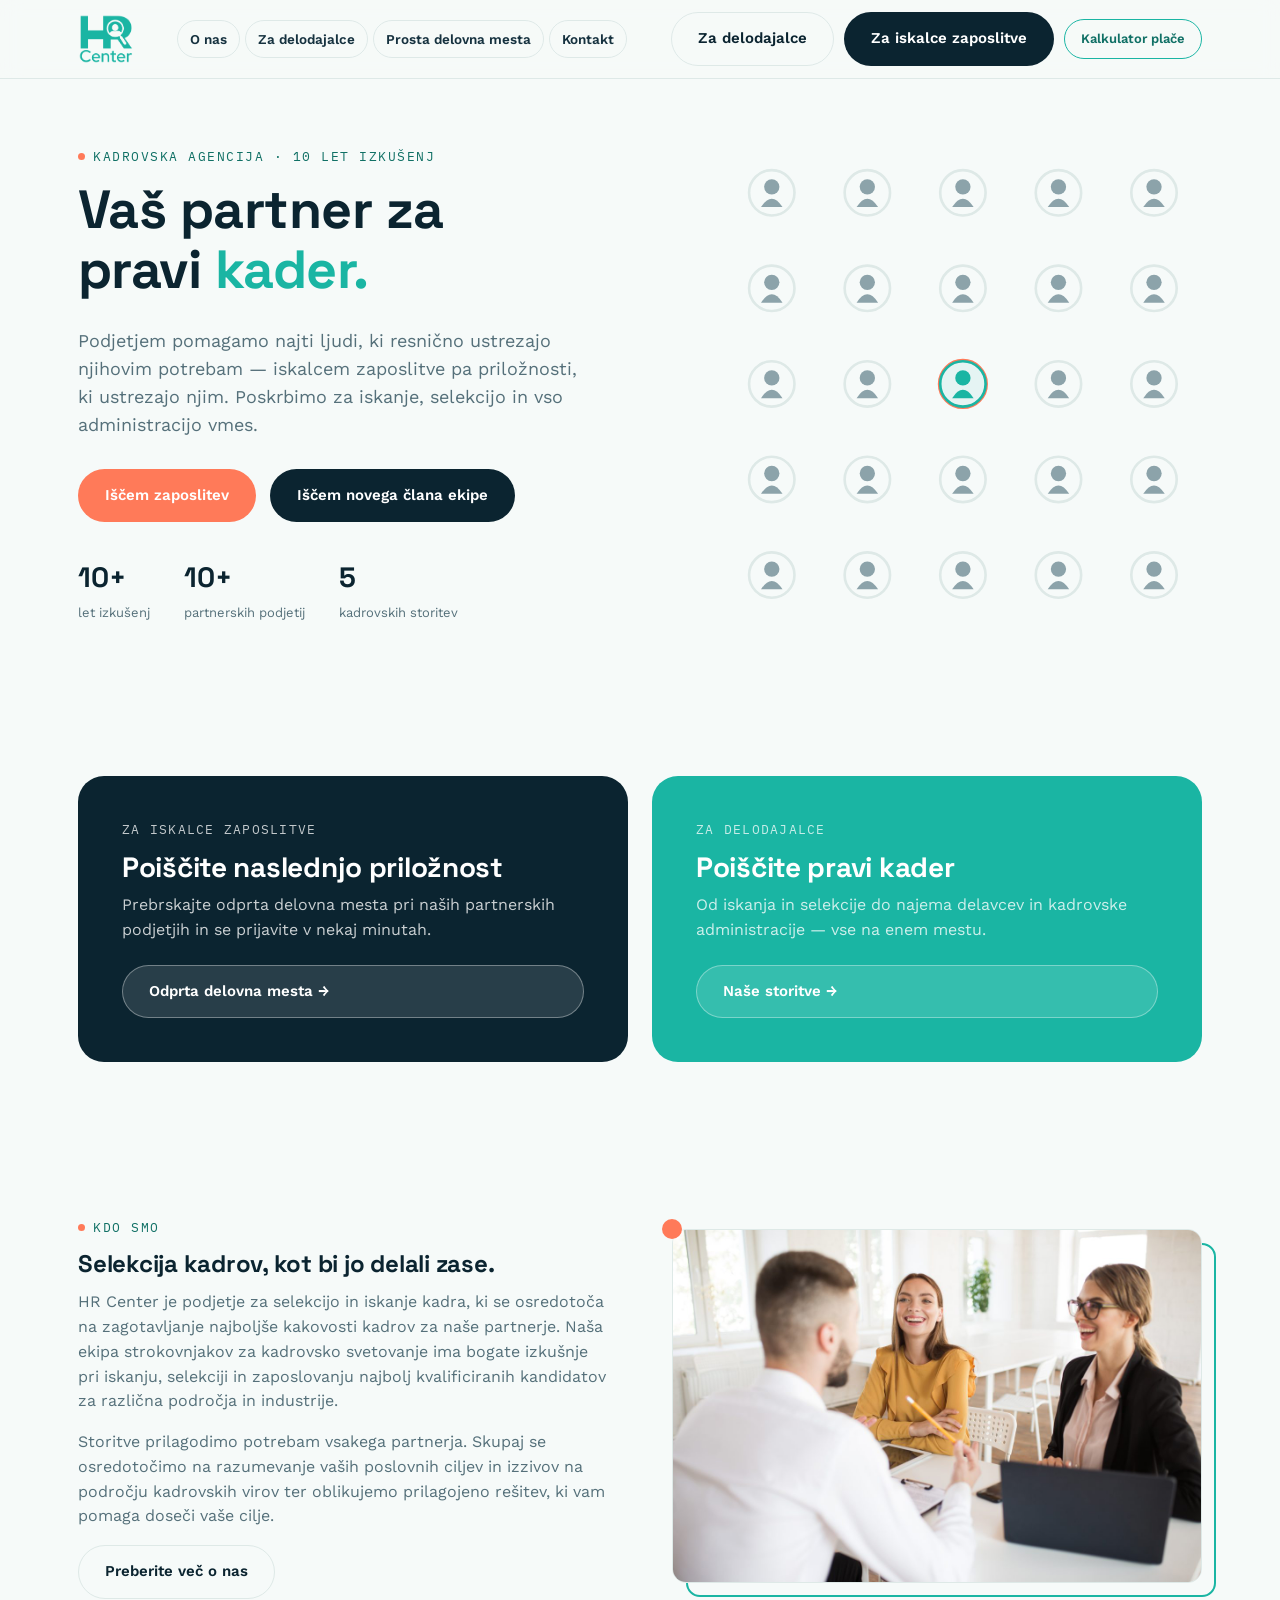
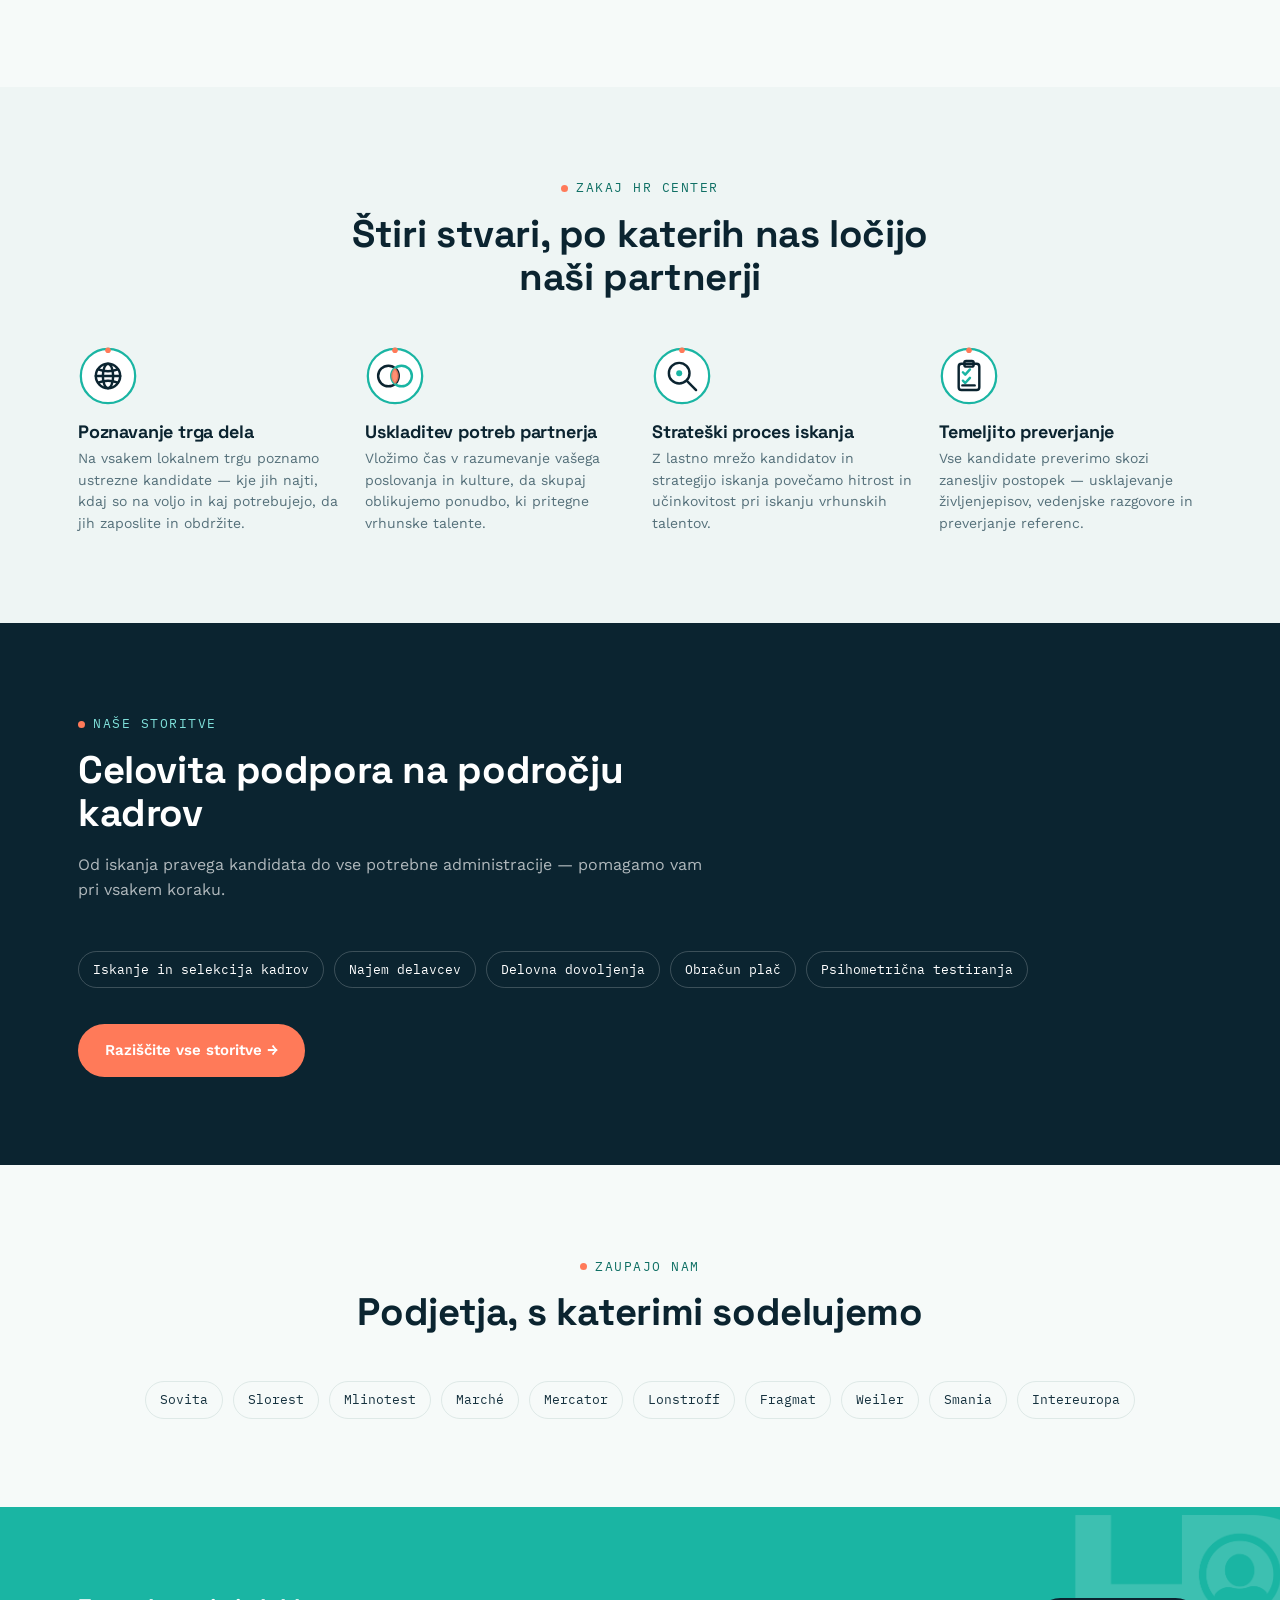
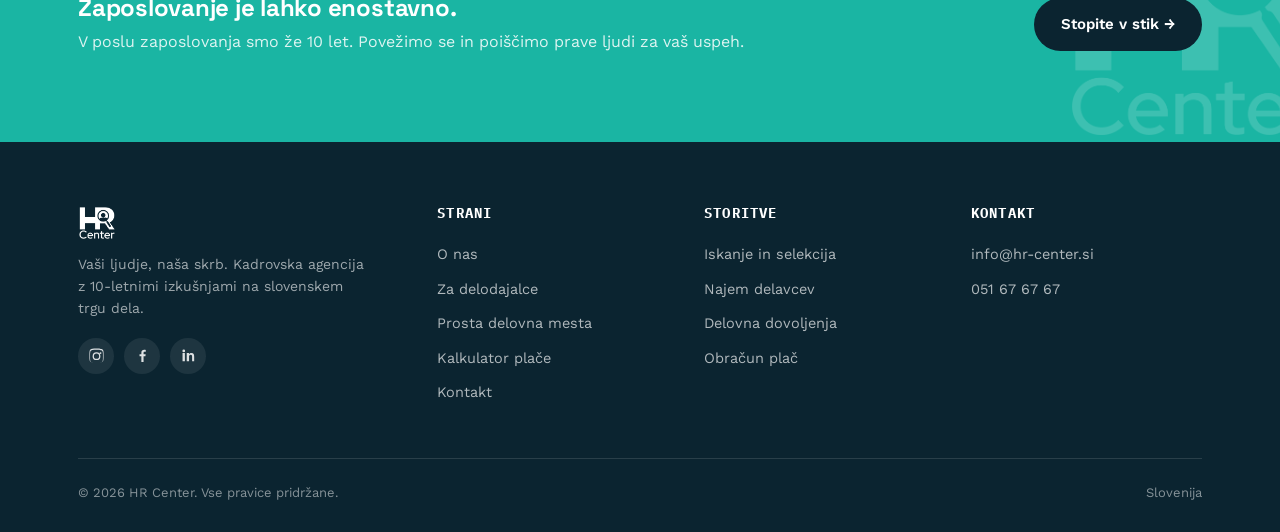
==== commit 3b30e868: "Add files via upload" ====
--- a/index.html
+++ b/index.html
@@ -9,7 +9,7 @@
 <link rel="preconnect" href="https://fonts.googleapis.com">
 <link rel="preconnect" href="https://fonts.gstatic.com" crossorigin>
 <link href="https://fonts.googleapis.com/css2?family=Space+Grotesk:wght@500;600;700&family=Work+Sans:wght@400;500;600;700&family=IBM+Plex+Mono:wght@400;500&display=swap" rel="stylesheet">
-<link rel="stylesheet" href="assets/css/style.css">
+<link rel="stylesheet" href="assets/css/style.css?v=20260828">
 <script type="application/ld+json">
 {
   "@context": "https://schema.org",
@@ -19,7 +19,36 @@
   "email": "info@hr-center.si",
   "telephone": "+38651676767",
   "url": "https://hr-center.si/",
-  "areaServed": "SI"
+  "logo": "https://hr-center.si/assets/images/logo.png",
+  "areaServed": "SI",
+  "sameAs": [
+    "https://www.instagram.com/hr_center_si/",
+    "https://www.facebook.com/hrcenter.si/",
+    "https://www.linkedin.com/company/hr-center-slovenija/"
+  ]
+}
+</script>
+<script type="application/ld+json">
+{
+  "@context": "https://schema.org",
+  "@type": "WebSite",
+  "name": "HR Center",
+  "url": "https://hr-center.si/",
+  "inLanguage": "sl-SI"
+}
+</script>
+<script type="application/ld+json">
+{
+  "@context": "https://schema.org",
+  "@type": "SiteNavigationElement",
+  "name": ["O nas", "Za delodajalce", "Prosta delovna mesta", "Kalkulator plače", "Kontakt"],
+  "url": [
+    "https://hr-center.si/o-nas.html",
+    "https://hr-center.si/delodajalci.html",
+    "https://hr-center.si/prosta-delovna-mesta.html",
+    "https://hr-center.si/kalkulator-place.html",
+    "https://hr-center.si/kontakt.html"
+  ]
 }
 </script>
 </head>
@@ -31,7 +60,6 @@
       <img src="assets/images/logo.png" alt="HR Center">
     </a>
     <nav class="main-nav">
-      <a href="index.html" data-page="index.html">Domov</a>
       <a href="o-nas.html" data-page="o-nas.html">O nas</a>
       <a href="delodajalci.html" data-page="delodajalci.html">Za delodajalce</a>
       <a href="prosta-delovna-mesta.html" data-page="prosta-delovna-mesta.html">Prosta delovna mesta</a>
@@ -229,8 +257,8 @@
   </div>
 </footer>
 
-<script src="assets/js/jobs-data.js"></script>
-<script src="assets/js/main.js"></script>
+<script src="assets/js/jobs-data.js?v=20260828"></script>
+<script src="assets/js/main.js?v=20260828"></script>
 <script>document.getElementById('year').textContent = new Date().getFullYear();</script>
 </body>
 </html>
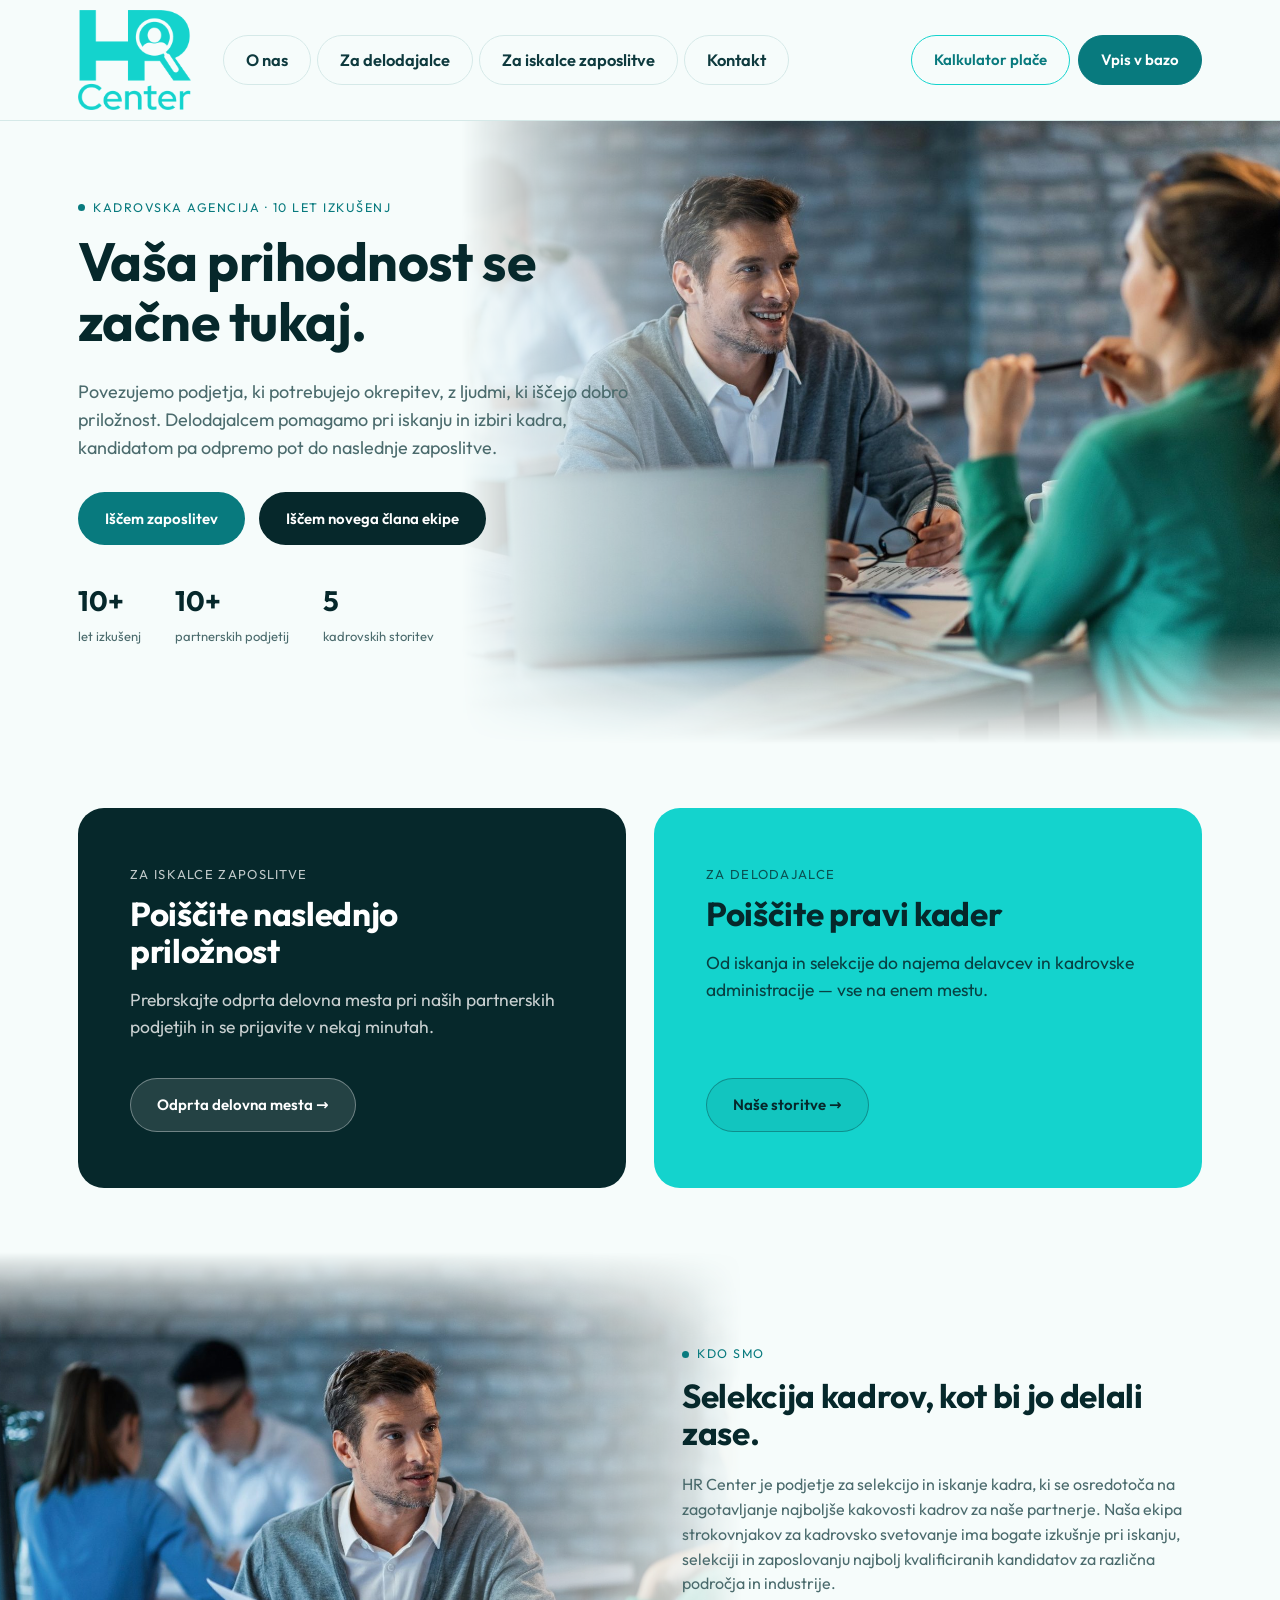
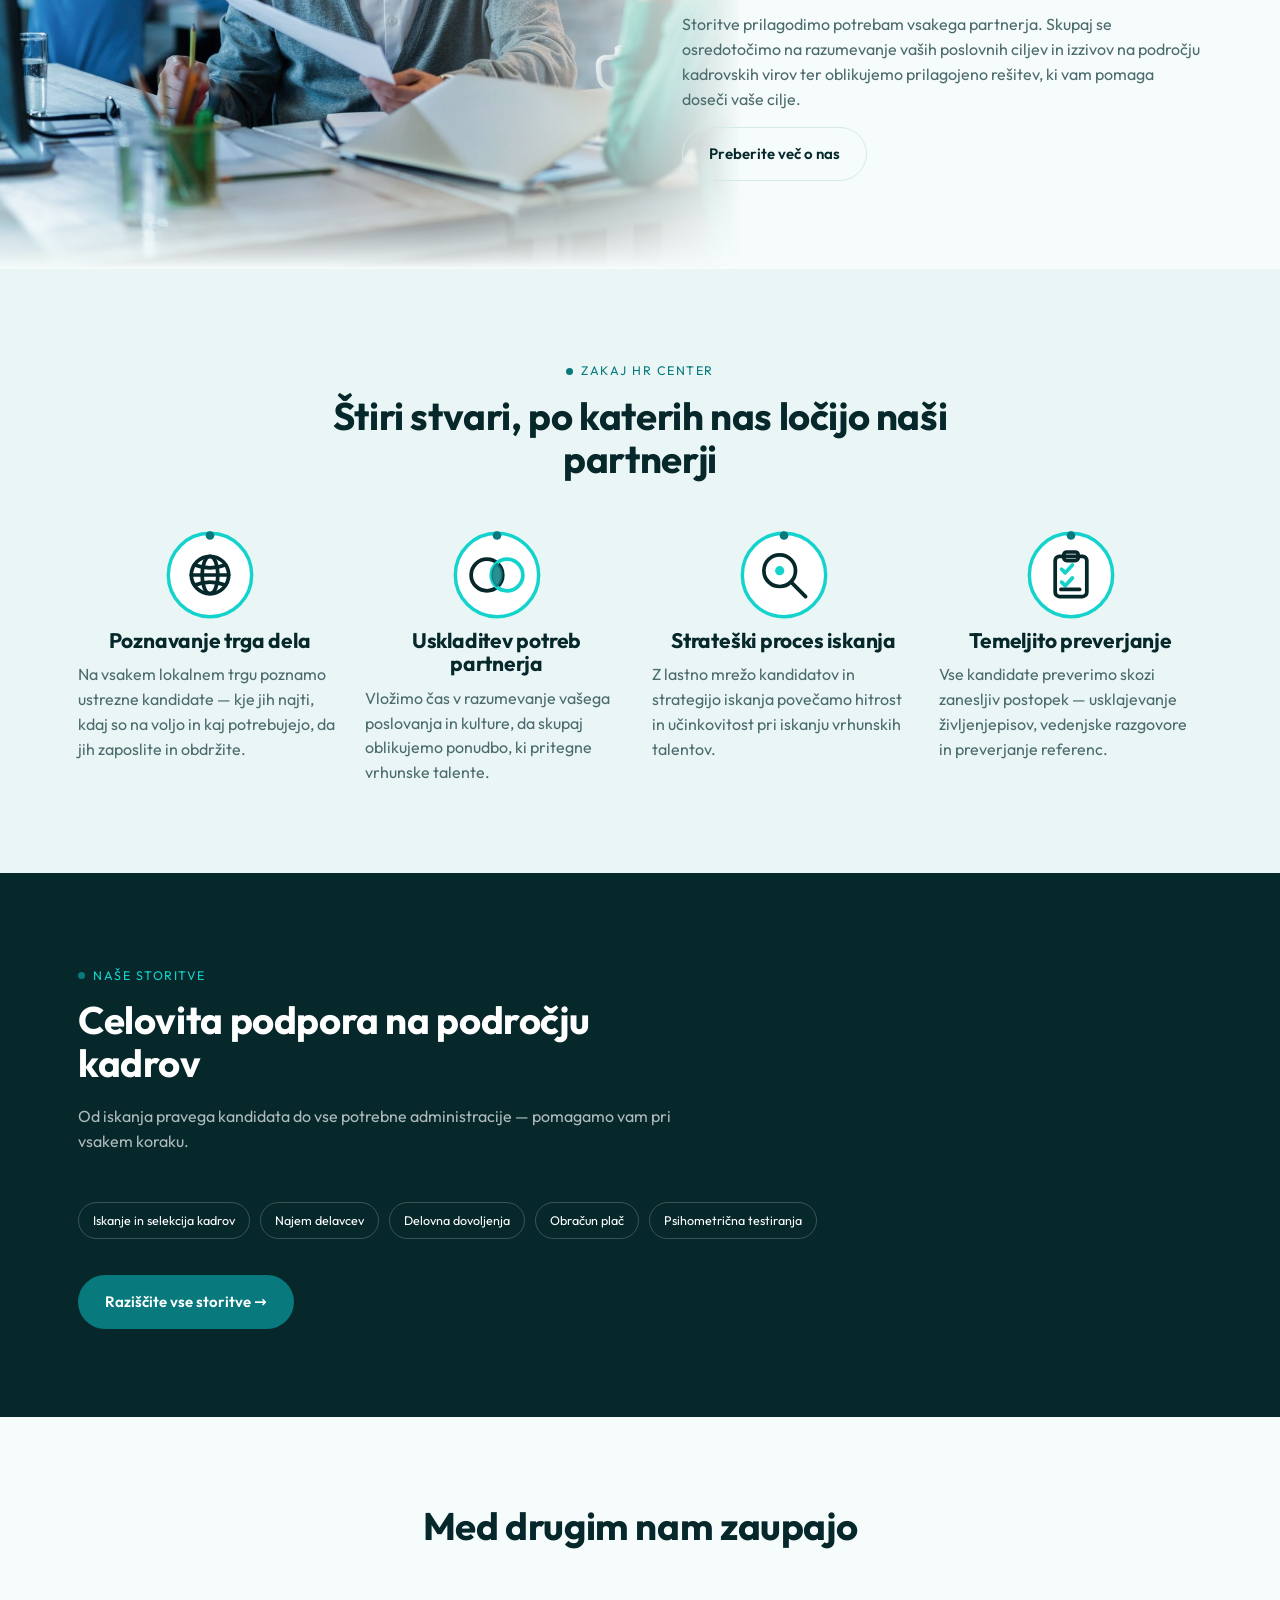
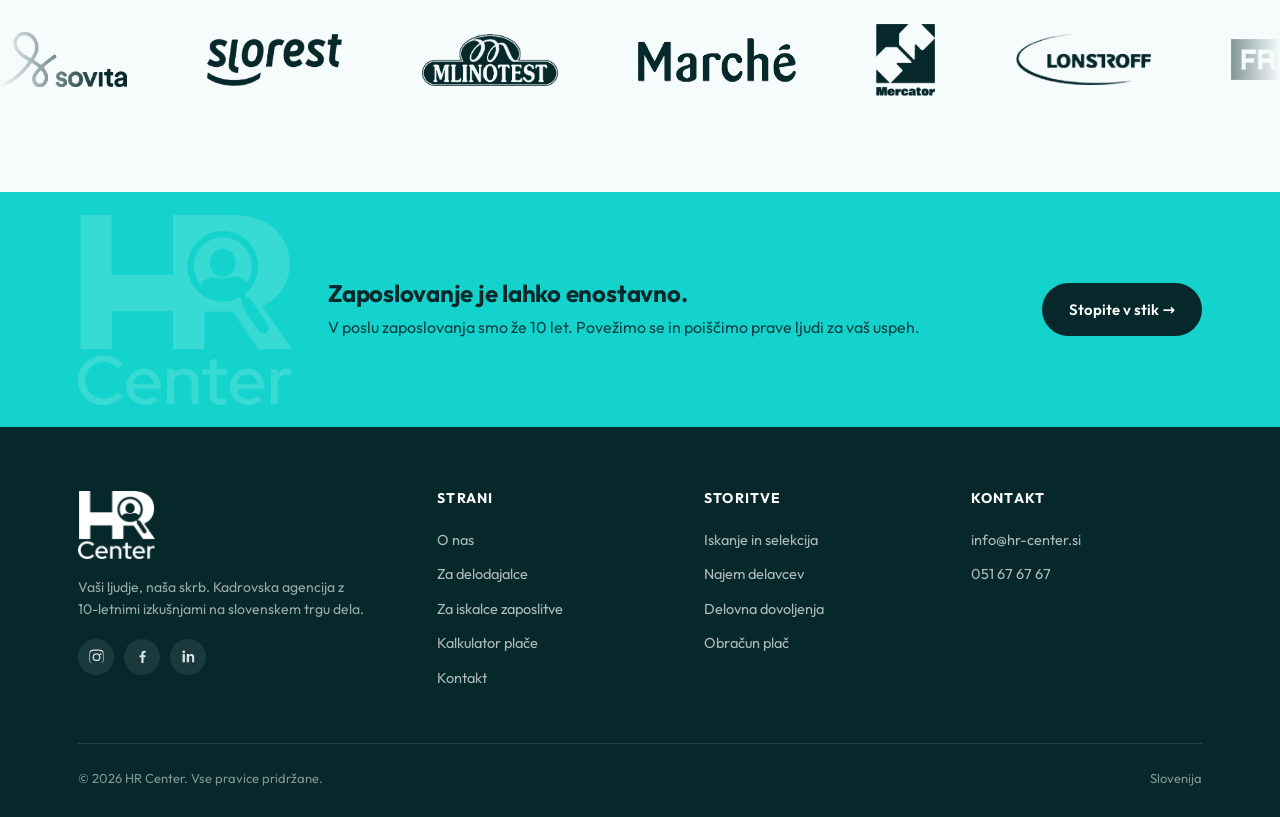
==== commit db2160e0: "Add files via upload" ====
--- a/index.html
+++ b/index.html
@@ -6,10 +6,8 @@
 <title>HR Center — Kadrovska agencija za iskanje in selekcijo kadrov | Slovenija</title>
 <meta name="description" content="HR Center je kadrovska agencija z 10-letnimi izkušnjami na področju iskanja, selekcije in zaposlovanja kadrov v Sloveniji. Prosta delovna mesta in storitve za delodajalce.">
 <link rel="icon" href="assets/images/logo.png">
-<link rel="preconnect" href="https://fonts.googleapis.com">
-<link rel="preconnect" href="https://fonts.gstatic.com" crossorigin>
-<link href="https://fonts.googleapis.com/css2?family=Space+Grotesk:wght@500;600;700&family=Work+Sans:wght@400;500;600;700&family=IBM+Plex+Mono:wght@400;500&display=swap" rel="stylesheet">
-<link rel="stylesheet" href="assets/css/style.css?v=20260828">
+<link rel="preload" href="assets/fonts/outfit-latin-wght-normal.woff2" as="font" type="font/woff2" crossorigin>
+<link rel="stylesheet" href="assets/css/style.css?v=20261111m">
 <script type="application/ld+json">
 {
   "@context": "https://schema.org",
@@ -62,13 +60,13 @@
     <nav class="main-nav">
       <a href="o-nas.html" data-page="o-nas.html">O nas</a>
       <a href="delodajalci.html" data-page="delodajalci.html">Za delodajalce</a>
-      <a href="prosta-delovna-mesta.html" data-page="prosta-delovna-mesta.html">Prosta delovna mesta</a>
+      <a href="prosta-delovna-mesta.html" data-page="prosta-delovna-mesta.html">Za iskalce zaposlitve</a>
       <a href="kontakt.html" data-page="kontakt.html">Kontakt</a>
+      <a href="kalkulator-place.html" data-page="kalkulator-place.html" class="nav-mobile-only">Kalkulator plače</a>
     </nav>
     <div class="header-ctas">
-      <a href="delodajalci.html#kontakt" class="btn btn-outline">Za delodajalce</a>
-      <a href="prosta-delovna-mesta.html" class="btn btn-primary">Za iskalce zaposlitve</a>
       <a href="kalkulator-place.html" class="btn btn-calc">Kalkulator plače</a>
+      <a href="prosta-delovna-mesta.html#vpis-v-bazo" class="btn btn-db">Vpis v bazo</a>
       <button class="nav-toggle" aria-label="Odpri meni" aria-expanded="false"><span></span><span></span><span></span></button>
     </div>
   </div>
@@ -78,8 +76,8 @@
   <div class="container">
     <div class="hero-copy">
       <div class="eyebrow">Kadrovska agencija · 10 let izkušenj</div>
-      <h1>Vaš partner za pravi <span class="accent">kader.</span></h1>
-      <p class="hero-lede">Podjetjem pomagamo najti ljudi, ki resnično ustrezajo njihovim potrebam — iskalcem zaposlitve pa priložnosti, ki ustrezajo njim. Poskrbimo za iskanje, selekcijo in vso administracijo vmes.</p>
+      <h1>Vaša prihodnost se začne tukaj.</h1>
+      <p class="hero-lede">Povezujemo podjetja, ki potrebujejo okrepitev, z ljudmi, ki iščejo dobro priložnost. Delodajalcem pomagamo pri iskanju in izbiri kadra, kandidatom pa odpremo pot do naslednje zaposlitve.</p>
       <div class="hero-ctas">
         <a href="prosta-delovna-mesta.html" class="btn btn-coral">Iščem zaposlitev</a>
         <a href="delodajalci.html" class="btn btn-primary">Iščem novega člana ekipe</a>
@@ -91,7 +89,7 @@
       </div>
     </div>
     <div class="hero-visual">
-      <div class="node-field" data-nodes data-rows="5" data-cols="5" data-match="13"></div>
+      <img src="assets/images/photo-hero.jpg" alt="Sproščen pogovor v pisarni o iskanju kadra" width="1800" height="1200" fetchpriority="high">
     </div>
   </div>
 </section>
@@ -115,16 +113,18 @@
   </div>
 </section>
 
-<section>
-  <div class="container grid-2" style="align-items:center; gap:64px;">
-    <div>
+<section class="about">
+  <div class="about-visual">
+    <img src="assets/images/photo-kdo-smo.jpg" alt="Sodelavca v pisarni HR Center med pogovorom o prijavi" width="1800" height="1200" loading="lazy">
+  </div>
+  <div class="container">
+    <div class="about-copy">
       <div class="eyebrow">Kdo smo</div>
       <h2>Selekcija kadrov, kot bi jo delali zase.</h2>
       <p>HR Center je podjetje za selekcijo in iskanje kadra, ki se osredotoča na zagotavljanje najboljše kakovosti kadrov za naše partnerje. Naša ekipa strokovnjakov za kadrovsko svetovanje ima bogate izkušnje pri iskanju, selekciji in zaposlovanju najbolj kvalificiranih kandidatov za različna področja in industrije.</p>
       <p>Storitve prilagodimo potrebam vsakega partnerja. Skupaj se osredotočimo na razumevanje vaših poslovnih ciljev in izzivov na področju kadrovskih virov ter oblikujemo prilagojeno rešitev, ki vam pomaga doseči vaše cilje.</p>
       <a href="o-nas.html" class="btn btn-outline">Preberite več o nas</a>
     </div>
-    <div class="photo-frame"><img src="assets/images/photo-domov.jpg" alt="Sproščen razgovor s kandidatom v pisarni HR Center"></div>
   </div>
 </section>
 
@@ -170,7 +170,7 @@
 <section class="section-dark">
   <div class="container">
     <div class="section-head">
-      <div class="eyebrow" style="color:#7FE0DA;">Naše storitve</div>
+      <div class="eyebrow" style="color:var(--teal);">Naše storitve</div>
       <h2>Celovita podpora na področju kadrov</h2>
       <p>Od iskanja pravega kandidata do vse potrebne administracije — pomagamo vam pri vsakem koraku.</p>
     </div>
@@ -188,22 +188,37 @@
 <section>
   <div class="container">
     <div class="section-head center">
-      <div class="eyebrow">Zaupajo nam</div>
-      <h2>Podjetja, s katerimi sodelujemo</h2>
-    </div>
-    <div class="pill-list" style="justify-content:center;">
-      <span class="pill">Sovita</span>
-      <span class="pill">Slorest</span>
-      <span class="pill">Mlinotest</span>
-      <span class="pill">Marché</span>
-      <span class="pill">Mercator</span>
-      <span class="pill">Lonstroff</span>
-      <span class="pill">Fragmat</span>
-      <span class="pill">Weiler</span>
-      <span class="pill">Smania</span>
-      <span class="pill">Intereuropa</span>
-    </div>
-  </div>
+      <h2>Med drugim nam zaupajo</h2>
+    </div>
+  </div>
+  <div class="marquee" aria-label="Podjetja, ki nam zaupajo">
+      <div class="marquee-track">
+        <ul class="marquee-group">
+          <li><span class="plogo sovita" role="img" aria-label="Sovita"></span></li>
+          <li><span class="plogo slorest" role="img" aria-label="Slorest"></span></li>
+          <li><span class="plogo mlinotest" role="img" aria-label="Mlinotest"></span></li>
+          <li><span class="plogo marche" role="img" aria-label="Marché"></span></li>
+          <li><span class="plogo mercator" role="img" aria-label="Mercator"></span></li>
+          <li><span class="plogo lonstroff" role="img" aria-label="Lonstroff"></span></li>
+          <li><span class="plogo fragmat" role="img" aria-label="Fragmat"></span></li>
+          <li><span class="plogo weiler" role="img" aria-label="Weiler"></span></li>
+          <li><span class="plogo smania" role="img" aria-label="Smania"></span></li>
+          <li><span class="plogo intereuropa" role="img" aria-label="Intereuropa"></span></li>
+        </ul>
+        <ul class="marquee-group" aria-hidden="true">
+          <li><span class="plogo sovita" role="img" aria-label="Sovita"></span></li>
+          <li><span class="plogo slorest" role="img" aria-label="Slorest"></span></li>
+          <li><span class="plogo mlinotest" role="img" aria-label="Mlinotest"></span></li>
+          <li><span class="plogo marche" role="img" aria-label="Marché"></span></li>
+          <li><span class="plogo mercator" role="img" aria-label="Mercator"></span></li>
+          <li><span class="plogo lonstroff" role="img" aria-label="Lonstroff"></span></li>
+          <li><span class="plogo fragmat" role="img" aria-label="Fragmat"></span></li>
+          <li><span class="plogo weiler" role="img" aria-label="Weiler"></span></li>
+          <li><span class="plogo smania" role="img" aria-label="Smania"></span></li>
+          <li><span class="plogo intereuropa" role="img" aria-label="Intereuropa"></span></li>
+        </ul>
+      </div>
+    </div>
 </section>
 
 <section class="section-teal">
@@ -221,7 +236,7 @@
   <div class="container">
     <div class="footer-grid">
       <div>
-        <img src="assets/images/logo.png" alt="HR Center" style="height:34px; margin-bottom:14px; filter:brightness(0) invert(1);">
+        <img src="assets/images/logo.png" alt="HR Center" style="height:68px; margin-bottom:18px; filter:brightness(0) invert(1);">
         <p style="color:rgba(255,255,255,.6); font-size:14px; max-width:32ch;">Vaši ljudje, naša skrb. Kadrovska agencija z 10-letnimi izkušnjami na slovenskem trgu dela.</p>
         <div class="footer-social">
           <a href="https://www.instagram.com/hr_center_si/" aria-label="Instagram" target="_blank" rel="noopener"><svg viewBox="0 0 24 24"><path d="M12 2.2c3.2 0 3.6 0 4.9.1 1.2.1 1.9.3 2.3.4.6.2 1 .5 1.4.9.4.4.7.9.9 1.4.2.4.3 1.1.4 2.3.1 1.3.1 1.7.1 4.9s0 3.6-.1 4.9c-.1 1.2-.3 1.9-.4 2.3-.2.6-.5 1-.9 1.4-.4.4-.9.7-1.4.9-.4.2-1.1.3-2.3.4-1.3.1-1.7.1-4.9.1s-3.6 0-4.9-.1c-1.2-.1-1.9-.3-2.3-.4-.6-.2-1-.5-1.4-.9-.4-.4-.7-.9-.9-1.4-.2-.4-.3-1.1-.4-2.3-.1-1.3-.1-1.7-.1-4.9s0-3.6.1-4.9c.1-1.2.3-1.9.4-2.3.2-.6.5-1 .9-1.4.4-.4.9-.7 1.4-.9.4-.2 1.1-.3 2.3-.4C8.4 2.2 8.8 2.2 12 2.2zm0 1.8c-3.1 0-3.5 0-4.8.1-1 .1-1.6.2-1.9.4-.5.2-.8.4-1.2.7-.3.3-.6.7-.7 1.2-.1.3-.3.9-.4 1.9-.1 1.3-.1 1.7-.1 4.8s0 3.5.1 4.8c.1 1 .2 1.6.4 1.9.2.5.4.8.7 1.2.3.3.7.6 1.2.7.3.1.9.3 1.9.4 1.3.1 1.7.1 4.8.1s3.5 0 4.8-.1c1-.1 1.6-.2 1.9-.4.5-.2.8-.4 1.2-.7.3-.3.6-.7.7-1.2.1-.3.3-.9.4-1.9.1-1.3.1-1.7.1-4.8s0-3.5-.1-4.8c-.1-1-.2-1.6-.4-1.9-.2-.5-.4-.8-.7-1.2-.3-.3-.7-.6-1.2-.7-.3-.1-.9-.3-1.9-.4-1.3-.1-1.7-.1-4.8-.1zm0 3.5a5.5 5.5 0 1 1 0 11 5.5 5.5 0 0 1 0-11zm0 1.8a3.7 3.7 0 1 0 0 7.4 3.7 3.7 0 0 0 0-7.4zm5.7-2a1.3 1.3 0 1 1 0 2.6 1.3 1.3 0 0 1 0-2.6z"/></svg></a>
@@ -233,7 +248,7 @@
         <h4>Strani</h4>
         <a href="o-nas.html">O nas</a>
         <a href="delodajalci.html">Za delodajalce</a>
-        <a href="prosta-delovna-mesta.html">Prosta delovna mesta</a>
+        <a href="prosta-delovna-mesta.html">Za iskalce zaposlitve</a>
         <a href="kalkulator-place.html">Kalkulator plače</a>
         <a href="kontakt.html">Kontakt</a>
       </div>
@@ -257,8 +272,8 @@
   </div>
 </footer>
 
-<script src="assets/js/jobs-data.js?v=20260828"></script>
-<script src="assets/js/main.js?v=20260828"></script>
+<script src="assets/js/jobs-data.js?v=20261113"></script>
+<script src="assets/js/main.js?v=20261115"></script>
 <script>document.getElementById('year').textContent = new Date().getFullYear();</script>
 </body>
 </html>
--- a/assets/css/style.css
+++ b/assets/css/style.css
@@ -1,37 +1,65 @@
+/* outfit-latin-ext-wght-normal */
+@font-face {
+  font-family: 'Outfit';
+  font-style: normal;
+  font-display: swap;
+  font-weight: 100 900;
+  src: url(../fonts/outfit-latin-ext-wght-normal.woff2) format('woff2-variations');
+  unicode-range: U+0100-02BA,U+02BD-02C5,U+02C7-02CC,U+02CE-02D7,U+02DD-02FF,U+0304,U+0308,U+0329,U+1D00-1DBF,U+1E00-1E9F,U+1EF2-1EFF,U+2020,U+20A0-20AB,U+20AD-20C0,U+2113,U+2C60-2C7F,U+A720-A7FF;
+}
+
+/* outfit-latin-wght-normal */
+@font-face {
+  font-family: 'Outfit';
+  font-style: normal;
+  font-display: swap;
+  font-weight: 100 900;
+  src: url(../fonts/outfit-latin-wght-normal.woff2) format('woff2-variations');
+  unicode-range: U+0000-00FF,U+0131,U+0152-0153,U+02BB-02BC,U+02C6,U+02DA,U+02DC,U+0304,U+0308,U+0329,U+2000-206F,U+20AC,U+2122,U+2191,U+2193,U+2212,U+2215,U+FEFF,U+FFFD;
+}
+
 /* ===========================================================
    HR CENTER — design system
    Tokens: teal (brand mark), deep ink, warm coral accent
-   Type: Space Grotesk (display) / Inter (body) / IBM Plex Mono (meta)
+   Type: Outfit (display + body + meta), self-hosted
    Signature: "node field" — a grid of person-nodes with one
    highlighted match, echoing the client's own pitch-deck imagery.
 =========================================================== */
 
 :root{
-  --teal:        #1AB5A3;
-  --teal-dark:   #107065;
-  --teal-pale:   #E8F7F5;
-  --ink:         #0B2430;
-  --ink-soft:    #16323F;
-  --paper:       #F6FAF9;
-  --paper-dim:   #EEF5F4;
-  --slate:       #55707A;
-  --slate-light: #8CA3AA;
-  --coral:       #FF7A59;
-  --coral-dark:  #E8613F;
-  --line:        #DEE9E7;
+  /* Brand palette — every colour on the site comes from these tokens */
+  --teal:        #14D3CD;   /* logo colour */
+  --teal-dark:   #087A7E;   /* text/links on light backgrounds */
+  --teal-pale:   #E3F8F7;   /* soft tint */
+  --ink:         #06282B;   /* headings, dark sections */
+  --ink-soft:    #0E3A3E;
+  --paper:       #F6FCFB;
+  --paper-dim:   #EAF6F5;
+  --slate:       #4B6B6D;
+  --slate-light: #86A3A5;
+  --line:        #D5E9E8;
+  --accent:      #087A7E;   /* main action colour */
+  --accent-dark: #066569;
+  --on-accent:   #FFFFFF;   /* text on accent */
+  --on-teal:     #06282B;   /* text on logo teal (white fails contrast) */
   --white:       #FFFFFF;
-
-  --font-display: 'Space Grotesk', sans-serif;
-  --font-body:    'Work Sans', sans-serif;
-  --font-mono:    'IBM Plex Mono', monospace;
+  --coral:       var(--accent);       /* legacy aliases used by inline SVG */
+  --coral-dark:  var(--accent-dark);
+
+  --font-display: 'Outfit', system-ui, sans-serif;
+  --font-body:    'Outfit', system-ui, sans-serif;
+  --font-mono:    'Outfit', system-ui, sans-serif;
 
   --container: 1180px;
   --radius-sm: 8px;
   --radius-md: 14px;
   --radius-lg: 26px;
 
-  --shadow-sm: 0 2px 10px rgba(11,36,48,0.06);
-  --shadow-md: 0 12px 32px rgba(11,36,48,0.10);
+  --shadow-sm: 0 2px 10px rgba(6,40,43,0.06);
+  --shadow-md: 0 12px 32px rgba(6,40,43,0.10);
+
+  --header-h: 120px;
+  --logo-h: 100px;
 }
 
 *, *::before, *::after{ box-sizing: border-box; }
@@ -58,7 +86,7 @@
 button{ font-family: inherit; }
 
 :focus-visible{
-  outline: 3px solid var(--coral);
+  outline: 3px solid var(--accent);
   outline-offset: 3px;
   border-radius: 4px;
 }
@@ -84,7 +112,7 @@
   content:"";
   width: 7px; height: 7px;
   border-radius: 50%;
-  background: var(--coral);
+  background: var(--accent);
   flex: none;
 }
 
@@ -105,8 +133,8 @@
 .btn:hover{ transform: translateY(-2px); }
 .btn-primary{ background: var(--ink); color: var(--white); }
 .btn-primary:hover{ background: var(--teal-dark); box-shadow: var(--shadow-md); }
-.btn-coral{ background: var(--coral); color: var(--white); }
-.btn-coral:hover{ background: var(--coral-dark); box-shadow: var(--shadow-md); }
+.btn-coral{ background: var(--accent); color: var(--on-accent); }
+.btn-coral:hover{ background: var(--accent-dark); box-shadow: var(--shadow-md); }
 .btn-outline{ background: transparent; color: var(--ink); border-color: var(--line); }
 .btn-outline:hover{ border-color: var(--ink); }
 .btn-ghost-light{ background: rgba(255,255,255,.12); color: var(--white); border-color: rgba(255,255,255,.35); }
@@ -121,39 +149,50 @@
 /* ---------- Header ---------- */
 .site-header{
   position: sticky; top: 0; z-index: 100;
-  background: rgba(246,250,249,0.86);
+  background: color-mix(in srgb, var(--paper) 86%, transparent);
   backdrop-filter: blur(10px);
   border-bottom: 1px solid var(--line);
 }
 .site-header .container{
-  display:flex; align-items:center; justify-content:space-between;
-  height: 78px;
-}
-.brand{ display:flex; align-items:center; gap:10px; }
-.brand img{ height: 50px; width:auto; }
-.main-nav{ display:flex; align-items:center; gap: 5px; flex-wrap: nowrap; }
+  display:flex; align-items:center; justify-content:flex-start; gap: 32px;
+  height: var(--header-h);
+}
+.brand{ display:flex; align-items:center; gap:10px; flex-shrink:0; }
+.brand img{ height: var(--logo-h); width:auto; flex-shrink:0; }
+.main-nav{ display:flex; align-items:center; justify-content:flex-start; gap: 6px; flex: 0 1 auto; flex-wrap: nowrap; }
 .main-nav a{
-  font-size: 13.5px; font-weight: 600; color: var(--ink-soft);
-  padding: 8px 12px; border-radius: 999px; transition: all .15s ease;
+  font-size: 16.5px; font-weight: 600; color: var(--ink-soft);
+  padding: 11px 22px; border-radius: 999px; transition: all .15s ease;
   border: 1px solid var(--line); white-space: nowrap;
 }
 .main-nav a:hover{ background: var(--teal-pale); color: var(--teal-dark); border-color: var(--teal-pale); }
 .main-nav a.active{ background: var(--ink); color: var(--white); border-color: var(--ink); }
-.header-ctas{ display:flex; align-items:center; gap:10px; }
+.header-ctas{ display:flex; align-items:center; gap:8px; margin-left:auto; }
+.header-ctas .btn{ font-size: 15px; padding: 12px 22px; }
+.btn-db{ background: var(--accent); color: var(--on-accent); border-color: var(--accent); }
+.btn-db:hover{ background: var(--accent-dark); box-shadow: var(--shadow-md); }
+.main-nav a.nav-mobile-only{ display:none; }
 .nav-toggle{ display:none; background:none; border:none; cursor:pointer; padding:8px; }
 .nav-toggle span{ display:block; width:22px; height:2px; background:var(--ink); margin:5px 0; }
 
 @media (max-width: 1180px){
+  :root{ --header-h: 100px; --logo-h: 84px; }
   .main-nav{
-    position: fixed; inset: 78px 0 0 0; height: calc(100vh - 78px);
+    position: fixed; inset: var(--header-h) 0 0 0; height: calc(100vh - var(--header-h));
     background: var(--paper); flex-direction: column; align-items: stretch;
     padding: 20px 28px; gap: 4px; transform: translateX(100%);
     transition: transform .25s ease; overflow-y:auto;
   }
   .main-nav.open{ transform: translateX(0); }
   .main-nav a{ padding: 16px 10px; border-bottom: 1px solid var(--line); border: none; border-radius:0; font-size:15px; }
-  .header-ctas .btn-outline{ display:none; }
+  .main-nav a.nav-mobile-only{ display:block; }
   .nav-toggle{ display:block; }
+}
+
+@media (max-width: 720px){
+  .header-ctas{ gap: 8px; }
+  .header-ctas .btn-calc{ display:none; }
+  .header-ctas .btn{ padding: 11px 18px; }
 }
 
 /* ---------- Node field signature motif ---------- */
@@ -168,7 +207,7 @@
 .node-field .node-glyph{ fill: var(--slate-light); }
 .node-field .node-glyph.match{ fill: var(--teal); }
 .node-field .match-ring{
-  fill:none; stroke: var(--coral); stroke-width: 2;
+  fill:none; stroke: var(--accent); stroke-width: 2;
   transform-origin: center;
   animation: pulse-ring 2.6s ease-out infinite;
 }
@@ -205,7 +244,7 @@
   content:"";
   position:absolute; top:-10px; left:-10px;
   width:20px; height:20px; border-radius:50%;
-  background: var(--coral);
+  background: var(--accent);
 }
 @media (max-width: 720px){
   .photo-frame{ margin-top: 10px; }
@@ -229,7 +268,7 @@
   font-family: var(--font-body); font-weight:600; font-size:14.5px;
   color: var(--slate); transition: all .15s ease;
 }
-.calc-toggle-btn.active{ background: var(--teal); color: var(--white); }
+.calc-toggle-btn.active{ background: var(--teal); color: var(--on-teal); }
 .calc-result{ margin-top: 26px; padding-top: 22px; border-top: 1px solid var(--line); }
 .calc-result-grid{ display:grid; grid-template-columns: 1fr 1fr; gap:16px; margin-bottom:20px; }
 .calc-result-item{
@@ -254,21 +293,19 @@
 
 /* ---------- Hero ---------- */
 .hero{
-  padding: 64px 0 88px;
+  position: relative;
+  padding: 72px 0 96px;
+  min-height: 600px;
+  display: flex; align-items: center;
   overflow: hidden;
 }
-.hero .container{
-  display:grid;
-  grid-template-columns: 1.05fr 0.85fr;
-  gap: 56px;
-  align-items: center;
-}
+.hero .container{ position: static; width: 100%; }
+.hero-copy{ position: relative; z-index: 2; max-width: 600px; }
 .hero h1{
   font-size: clamp(2.4rem, 4.2vw, 3.6rem);
-  max-width: 12ch;
-}
-.hero h1 .accent{ color: var(--teal); }
-.hero-lede{ font-size: 18px; max-width: 46ch; margin-bottom: 30px; }
+  max-width: 16ch;
+}
+.hero-lede{ font-size: 18px; max-width: 48ch; margin-bottom: 30px; }
 .hero-ctas{ display:flex; flex-wrap:wrap; gap: 14px; margin-bottom: 34px; }
 .hero-stats{ display:flex; gap: 34px; }
 .hero-stats .stat b{
@@ -276,10 +313,38 @@
 }
 .hero-stats .stat span{ font-size: 13px; color: var(--slate); }
 
+/* photo blends into the page on the text side */
+.hero-visual{
+  position: absolute; top: 0; right: 0; bottom: 0;
+  width: 64%;
+  z-index: 1;
+  pointer-events: none;
+}
+.hero-visual img{
+  width: 100%; height: 100%;
+  object-fit: cover; object-position: 55% 40%;
+  -webkit-mask-image: linear-gradient(to right, transparent 0%, rgba(0,0,0,.45) 16%, #000 38%), linear-gradient(to bottom, #000 82%, transparent 100%);
+  mask-image: linear-gradient(to right, transparent 0%, rgba(0,0,0,.45) 16%, #000 38%), linear-gradient(to bottom, #000 82%, transparent 100%);
+  -webkit-mask-composite: source-in;
+  mask-composite: intersect;
+}
+
+@media (max-width: 1100px) and (min-width: 861px){
+  .hero-visual{ width: 56%; }
+  .hero-lede{ max-width: 40ch; }
+}
+
 @media (max-width: 860px){
-  .hero .container{ grid-template-columns: 1fr; }
-  .hero-visual{ order:-1; max-width: 300px; margin: 0 auto 8px; }
-}
+  .hero{ display:block; min-height: 0; padding: 0 0 56px; }
+  .hero .container{ display:flex; flex-direction:column; }
+  .hero-visual{ position: relative; order: -1; width: calc(100% + 56px); margin: 0 -28px 8px; height: 280px; }
+  .hero-visual img{
+    -webkit-mask-image: linear-gradient(to bottom, #000 62%, transparent 100%);
+    mask-image: linear-gradient(to bottom, #000 62%, transparent 100%);
+    -webkit-mask-composite: source-over; mask-composite: add;
+  }
+}
+@media (prefers-reduced-motion: reduce){ .hero-visual img{ transition:none; } }
 
 /* ---------- Sections ---------- */
 section{ padding: 88px 0; }
@@ -287,14 +352,19 @@
 .section-dark{ background: var(--ink); color: var(--white); }
 .section-dark p{ color: rgba(255,255,255,.68); }
 .section-dark h2, .section-dark h3{ color: var(--white); }
-.section-teal{ background: var(--teal); color: var(--white); position:relative; overflow:hidden; }
-.section-teal p{ color: rgba(255,255,255,.85); }
-.section-teal h2, .section-teal h3{ color: var(--white); }
+.section-teal{ background: var(--teal); color: var(--on-teal); position:relative; overflow:hidden; }
+.section-teal p{ color: var(--on-teal); opacity:.85; }
+.section-teal h2, .section-teal h3{ color: var(--on-teal); }
 .section-teal .brand-watermark{
-  position:absolute; right:-40px; top:50%; transform:translateY(-50%);
-  height:220px; width:auto; pointer-events:none; z-index:0;
+  position:absolute; left: max(28px, calc(50% - 562px)); top:50%; transform:translateY(-50%);
+  height:190px; width:auto; pointer-events:none; z-index:0;
 }
 .section-teal .container{ position:relative; z-index:1; }
+@media (min-width: 721px){
+  .section-teal .container{ flex-wrap: nowrap !important; }
+  .section-teal .container > div:first-child{ padding-left: 250px; flex: 1 1 auto; }
+  .section-teal .container > .btn{ flex: none; }
+}
 @media (max-width: 720px){
   .section-teal .brand-watermark{ display:none; }
 }
@@ -330,14 +400,14 @@
 .feature-rows{ display:grid; grid-template-columns: repeat(4, 1fr); gap: 32px 24px; max-width: none; }
 .feature-rows.cols-3{ grid-template-columns: repeat(3, 1fr); }
 .feature-row{
-  display:flex; flex-direction:column; align-items:flex-start; gap:0;
+  display:flex; flex-direction:column; align-items:stretch; gap:0;
   padding: 0;
   border-bottom: none;
 }
 .feature-row:first-child{ padding-top: 0; }
-.feature-row h3{ font-size: 18px; margin-bottom: 6px; }
-.feature-row p{ font-size: 14px; margin-bottom: 0; max-width: none; }
-.feature-row .icon-badge{ margin-bottom: 16px; }
+.feature-row h3{ font-size: 21px; margin-bottom: 10px; text-align: center; }
+.feature-row p{ font-size: 16px; margin-bottom: 0; max-width: none; }
+.feature-row .icon-badge{ width: 92px; height: 92px; margin: 0 auto 8px; align-self: center; }
 @media (max-width: 900px){
   .feature-rows{ grid-template-columns: 1fr 1fr; }
 }
@@ -357,7 +427,7 @@
 .icon-badge .badge-ring{ fill: var(--white); stroke: var(--teal); stroke-width: 2.4; }
 .icon-badge .badge-glyph{ fill: none; stroke: var(--ink); stroke-width: 2.6; stroke-linecap: round; stroke-linejoin: round; }
 .icon-badge .badge-glyph.fill{ fill: var(--ink); stroke: none; }
-.icon-badge .badge-accent{ fill: var(--coral); }
+.icon-badge .badge-accent{ fill: var(--accent); }
 .card:hover .icon-badge .badge-accent{ animation: pulse-ring 1.4s ease-out; }
 
 /* Numbered service rows (real sequence: our process) */
@@ -370,7 +440,7 @@
   font-family: var(--font-mono); font-size: 15px; color: var(--teal-dark);
   display:flex; align-items:flex-start; gap:10px;
 }
-.service-num::before{ content:""; width:26px; height:2px; background:var(--coral); margin-top:10px; }
+.service-num::before{ content:""; width:26px; height:2px; background:var(--accent); margin-top:10px; }
 .service-row h3{ font-size: 20px; margin-bottom: 6px; }
 .service-row p{ margin-bottom: 0; max-width: 62ch; }
 @media (max-width: 620px){
@@ -386,21 +456,21 @@
 .logo-strip img:hover{ filter:none; opacity:1; }
 
 /* ---------- Path split (jobseeker / employer) ---------- */
-.path-split{ display:grid; grid-template-columns: 1fr 1fr; gap: 24px; }
+.path-split{ display:grid; grid-template-columns: 1fr 1fr; gap: 28px; }
 .path-card{
+  display:flex; flex-direction:column; align-items:flex-start;
+  min-height: 380px;
+  padding: 56px 52px;
   border-radius: var(--radius-lg);
-  padding: 44px;
-  position: relative;
-  overflow: hidden;
-  min-height: 280px;
-  display:flex; flex-direction:column; justify-content:flex-end;
-}
+  position: relative; overflow: hidden;
+}
+.path-card .btn{ margin-top: auto; }
 .path-card.jobseeker{ background: var(--ink); color:var(--white); }
-.path-card.employer{ background: var(--teal); color:var(--white); }
-.path-card .path-tag{ font-family: var(--font-mono); font-size:12.5px; letter-spacing:.1em; text-transform:uppercase; opacity:.75; margin-bottom:12px; }
-.path-card h3{ color:var(--white); font-size: 28px; margin-bottom:10px; }
-.path-card p{ color: rgba(255,255,255,.78); margin-bottom: 22px; }
-@media (max-width:768px){ .path-split{ grid-template-columns:1fr; } }
+.path-card.employer{ background: var(--teal); color:var(--on-teal); }
+.path-card .path-tag{ font-family: var(--font-mono); font-size:13px; letter-spacing:.1em; text-transform:uppercase; opacity:.75; margin-bottom:12px; }
+.path-card h3{ color:var(--white); font-size: clamp(1.9rem, 2.6vw, 2.35rem); margin-bottom:16px; max-width:16ch; }
+.path-card p{ color: rgba(255,255,255,.78); font-size: 17.5px; max-width: 40ch; margin-bottom: 32px; }
+@media (max-width:768px){ .path-split{ grid-template-columns:1fr; } .path-card{ min-height: 0; padding: 40px 30px; } }
 
 /* ---------- Footer ---------- */
 .site-footer{ background: var(--ink); color: rgba(255,255,255,.7); padding: 64px 0 28px; }
@@ -473,21 +543,43 @@
 @media (max-width: 720px){ .quick-form-card{ margin-top: 8px; } }
 
 /* ---------- Job listing ---------- */
-.filters-bar{
-  display:flex; gap:12px; flex-wrap:wrap; align-items:center;
-  padding: 18px 22px; background: var(--white); border:1px solid var(--line);
-  border-radius: var(--radius-md); margin-bottom: 34px;
-}
-.filters-bar select, .filters-bar input{ max-width: 220px; }
-.filters-bar .results-count{ margin-left:auto; font-size:13.5px; color:var(--slate); font-family: var(--font-mono); }
+.jobs-layout{ display:grid; grid-template-columns: 300px 1fr; gap: 32px; align-items:start; }
+.job-filters{
+  position: sticky; top: calc(var(--header-h) + 20px);
+  background: color-mix(in srgb, var(--teal) 12%, transparent);
+  border: 1px solid color-mix(in srgb, var(--teal) 35%, transparent);
+  border-radius: var(--radius-lg); padding: 28px 26px;
+}
+.jf-head{ display:flex; justify-content:space-between; align-items:center; }
+.jf-head h2{ font-size: 22px; margin:0; }
+.jf-reset{ background:none; border:none; padding:0; color: var(--teal-dark); font: inherit; font-size:14px; font-weight:600; text-decoration:underline; cursor:pointer; }
+.jf-group{ margin-top: 24px; }
+.jf-group h3{ font-size: 12.5px; letter-spacing:.1em; text-transform:uppercase; margin: 0 0 8px; color: var(--ink); }
+.jf-opt{ display:flex; align-items:center; gap:10px; padding: 7px 0; cursor:pointer; font-size:15.5px; color: var(--ink-soft); }
+.jf-opt input{ width:18px; height:18px; accent-color: var(--teal-dark); flex:none; }
+.jf-opt .n{ margin-left:auto; font-size:12px; font-weight:600; background: var(--ink); color:#fff; border-radius:999px; padding:2px 9px; }
+.jobs-count{ font-size:14.5px; font-weight:600; color: var(--slate); margin: 4px 0 16px; }
 
 .job-card{
-  display:flex; justify-content:space-between; align-items:center; gap: 20px;
-  background: var(--white); border:1px solid var(--line); border-radius: var(--radius-md);
-  padding: 26px 28px; margin-bottom: 14px; transition: all .18s ease;
-}
-.job-card:hover{ border-color: var(--teal); box-shadow: var(--shadow-sm); transform: translateX(4px); }
-.job-card h3{ font-size: 19px; margin-bottom: 6px; }
+  display:grid; grid-template-columns: 64px 1fr auto auto; gap: 24px; align-items:center;
+  background: color-mix(in srgb, var(--teal) 10%, transparent);
+  border: 1px solid color-mix(in srgb, var(--teal) 30%, transparent);
+  border-radius: var(--radius-lg); padding: 28px 32px; margin-bottom: 18px;
+  transition: background .18s ease, transform .18s ease, border-color .18s ease;
+}
+.job-card:hover{ background: color-mix(in srgb, var(--teal) 18%, transparent); border-color: var(--teal); transform: translateY(-2px); }
+.job-ico .icon-badge{ width:64px; height:64px; margin:0; }
+.job-card h3{ font-size: 21px; margin: 0 0 8px; }
+.job-card p{ margin: 0 0 14px; font-size: 15.5px; color: var(--slate); max-width: 62ch; }
+.job-chips{ display:flex; gap:8px; flex-wrap:wrap; }
+.chip{ display:inline-flex; align-items:center; gap:6px; background: color-mix(in srgb, var(--ink) 7%, transparent); color: var(--ink-soft); font-size:13px; font-weight:500; padding:6px 12px; border-radius:8px; }
+.chip svg{ width:14px; height:14px; }
+.chip.accent{ background: var(--accent); color: var(--on-accent); }
+.job-deadline{ text-align:right; font-size:13px; color: var(--slate); line-height:1.4; white-space:nowrap; }
+.job-deadline strong{ display:block; font-size:16px; color: var(--ink); }
+.job-arrow{ width:46px; height:46px; border-radius:50%; border:1.5px solid var(--ink); display:grid; place-items:center; color: var(--ink); transition: all .18s ease; }
+.job-arrow svg{ width:18px; height:18px; }
+.job-card:hover .job-arrow{ background: var(--ink); color:#fff; }
 .job-meta{ display:flex; gap:14px; flex-wrap:wrap; font-size: 13.5px; color: var(--slate); font-family: var(--font-mono); }
 .job-meta span{ display:flex; align-items:center; gap:6px; }
 .job-tag{
@@ -495,8 +587,42 @@
   letter-spacing:.06em; background: var(--teal-pale); color: var(--teal-dark);
   padding: 5px 11px; border-radius: 999px; margin-top:10px;
 }
+@media (max-width: 900px){
+  .jobs-layout{ grid-template-columns: 1fr; }
+  .job-filters{ position: static; }
+}
 @media (max-width: 620px){
-  .job-card{ flex-direction:column; align-items:flex-start; }
+  .job-card{ grid-template-columns: 1fr; gap:16px; padding: 24px; }
+  .job-arrow{ display:none; }
+  .job-deadline{ text-align:left; }
+  .job-deadline strong{ display:inline; margin-left:6px; }
+}
+
+/* CV / database signup band */
+.cv-band .cv-grid{ display:grid; grid-template-columns: 1fr 1.1fr; gap: 56px; align-items:center; }
+.cv-band h2{ font-size: clamp(1.9rem, 3vw, 2.6rem); max-width: 18ch; }
+.cv-band .cv-copy p{ font-size: 18px; max-width: 46ch; }
+.cv-band .form-card{ margin:0; }
+@media (max-width: 900px){ .cv-band .cv-grid{ grid-template-columns: 1fr; gap: 32px; } }
+
+/* ---------- Job detail page ---------- */
+.job-page{
+  position: relative; overflow: hidden; padding: 56px 0 80px;
+  background: color-mix(in srgb, var(--teal) 9%, transparent);
+  border-bottom: 1px solid color-mix(in srgb, var(--teal) 30%, transparent);
+}
+.job-page .container{ position: relative; z-index: 2; }
+.job-content{ max-width: 780px; }
+.job-visual{ position:absolute; top:0; right:0; bottom:0; width:50%; z-index:1; pointer-events:none; }
+.job-visual img{
+  width:100%; height:100%; object-fit:cover; object-position: 60% 20%; opacity:.42;
+  -webkit-mask-image: linear-gradient(to right, transparent 0%, rgba(0,0,0,.5) 18%, #000 42%), linear-gradient(to bottom, #000 0%, #000 78%, transparent 100%);
+  mask-image: linear-gradient(to right, transparent 0%, rgba(0,0,0,.5) 18%, #000 42%), linear-gradient(to bottom, #000 0%, #000 78%, transparent 100%);
+  -webkit-mask-composite: source-in; mask-composite: intersect;
+}
+@media (max-width: 860px){
+  .job-visual{ width:100%; }
+  .job-visual img{ opacity:.16; }
 }
 
 .job-detail-head{
@@ -533,10 +659,177 @@
   padding: 14px 18px; border-radius: var(--radius-sm); font-size: 14px; margin-top: 16px; display:none;
 }
 .form-status.ok{ display:block; background: var(--teal-pale); color: var(--teal-dark); }
-.form-status.err{ display:block; background: #FFE9E3; color: var(--coral-dark); }
+.form-status.err{ display:block; background: #FDECEA; color: #B42318; }
 
 .page-hero{
   padding: 56px 0 48px; border-bottom: 1px solid var(--line);
 }
 .page-hero h1{ font-size: clamp(2rem, 3.6vw, 2.9rem); max-width: 20ch; }
 .page-hero p{ max-width: 60ch; font-size: 17px; }
+
+/* ---------- Text on the logo-teal surface (white fails contrast) ---------- */
+.path-card.employer h3, .path-card.employer .path-tag{ color: var(--on-teal); }
+.path-card.employer p{ color: var(--on-teal); opacity:.85; }
+.path-card.employer .btn-ghost-light{ background: color-mix(in srgb, var(--on-teal) 8%, transparent); color: var(--on-teal); border-color: color-mix(in srgb, var(--on-teal) 35%, transparent); }
+.path-card.employer .btn-ghost-light:hover{ background: color-mix(in srgb, var(--on-teal) 16%, transparent); }
+.footer-social a:hover svg{ fill: var(--on-teal); }
+
+/* ---------- Kdo smo: photo on the left, blended into the page ---------- */
+.about{ position: relative; overflow: hidden; display:flex; align-items:center; min-height: 600px; }
+.about .container{ width:100%; }
+.about-copy{ position: relative; z-index: 2; max-width: 520px; margin-left: auto; }
+.about-copy h2{ font-size: clamp(1.7rem, 2.6vw, 2.2rem); margin-bottom: .6em; }
+.about-visual{
+  position:absolute; top:0; left:0; bottom:0; width: 58%; z-index:1; pointer-events:none;
+}
+.about-visual img{
+  width:100%; height:100%; object-fit: cover; object-position: 40% 40%;
+  -webkit-mask-image: linear-gradient(to left, transparent 0%, rgba(0,0,0,.45) 18%, #000 42%), linear-gradient(to bottom, transparent 0%, #000 14%, #000 86%, transparent 100%);
+  mask-image: linear-gradient(to left, transparent 0%, rgba(0,0,0,.45) 18%, #000 42%), linear-gradient(to bottom, transparent 0%, #000 14%, #000 86%, transparent 100%);
+  -webkit-mask-composite: source-in; mask-composite: intersect;
+}
+@media (max-width: 1100px) and (min-width: 861px){
+  .about-visual{ width: 52%; }
+  .about-copy{ max-width: 440px; }
+}
+@media (max-width: 860px){
+  .about{ display:block; min-height:0; padding-top:0; }
+  .about .container{ display:flex; flex-direction:column; }
+  .about-visual{ position:relative; order:-1; width: calc(100% + 56px); margin: 0 -28px 8px; height: 280px; }
+  .about-visual img{
+    -webkit-mask-image: linear-gradient(to bottom, transparent 0%, #000 18%, #000 62%, transparent 100%);
+    mask-image: linear-gradient(to bottom, transparent 0%, #000 18%, #000 62%, transparent 100%);
+    -webkit-mask-composite: source-over; mask-composite: add;
+  }
+  .about-copy{ margin-left:0; max-width:none; }
+}
+
+/* ---------- Partner logos: monochrome, moving strip ---------- */
+.marquee{ overflow:hidden; padding: 28px 0 8px;
+  -webkit-mask-image: linear-gradient(to right, transparent, #000 8%, #000 92%, transparent);
+  mask-image: linear-gradient(to right, transparent, #000 8%, #000 92%, transparent); }
+.marquee-track{ display:flex; width:max-content; animation: marquee 48s linear infinite; }
+.marquee:hover .marquee-track{ animation-play-state: paused; }
+.marquee-group{ display:flex; align-items:center; gap: 80px; padding-right: 80px; flex:none; margin:0; padding-left:0; list-style:none; }
+@keyframes marquee{ to{ transform: translateX(-50%); } }
+.plogo{ display:block; width: var(--w); height: var(--h); background: var(--ink);
+  -webkit-mask: var(--img) center / contain no-repeat; mask: var(--img) center / contain no-repeat; }
+.plogo.sovita{ --w:127px; --h:55px; --img:url(../images/partners/sovita.png); }
+.plogo.slorest{ --w:135px; --h:52px; --img:url(../images/partners/slorest.png); }
+.plogo.mlinotest{ --w:136px; --h:52px; --img:url(../images/partners/mlinotest.png); }
+.plogo.marche{ --w:158px; --h:44px; --img:url(../images/partners/marche.png); }
+.plogo.mercator{ --w:59px; --h:72px; --img:url(../images/partners/mercator.png); }
+.plogo.lonstroff{ --w:136px; --h:51px; --img:url(../images/partners/lonstroff.png); }
+.plogo.fragmat{ --w:170px; --h:41px; --img:url(../images/partners/fragmat.png); }
+.plogo.weiler{ --w:147px; --h:48px; --img:url(../images/partners/weiler.png); }
+.plogo.smania{ --w:166px; --h:42px; --img:url(../images/partners/smania.png); }
+.plogo.intereuropa{ --w:207px; --h:46px; --img:url(../images/partners/intereuropa.png); }
+@media (max-width: 720px){ .marquee-group{ gap:56px; padding-right:56px; } .plogo{ width: calc(var(--w) * .8); height: calc(var(--h) * .8); } }
+@media (prefers-reduced-motion: reduce){
+  .marquee{ -webkit-mask-image:none; mask-image:none; }
+  .marquee-track{ animation:none; width:auto; flex-wrap:wrap; justify-content:center; }
+  .marquee-group{ flex-wrap:wrap; justify-content:center; padding-right:0; row-gap:36px; }
+  .marquee-group[aria-hidden="true"]{ display:none; }
+}
+
+/* ---------- Blended photo sections (O nas and further pages) ---------- */
+.blend{ position:relative; overflow:hidden; display:flex; align-items:center; min-height:600px; }
+.blend .container{ width:100%; }
+.blend-copy{ position:relative; z-index:2; max-width:520px; }
+.blend-copy.push-right{ margin-left:auto; }
+.blend-visual{ position:absolute; top:0; bottom:0; width:58%; z-index:1; pointer-events:none; }
+.blend-visual.right{ right:0; }
+.blend-visual.left{ left:0; }
+.blend-visual img{ width:100%; height:100%; object-fit:cover; object-position:55% 40%; }
+.blend-visual.right img{
+  -webkit-mask-image: linear-gradient(to right, transparent 0%, rgba(0,0,0,.45) 16%, #000 38%), linear-gradient(to bottom, transparent 0%, #000 14%, #000 86%, transparent 100%);
+  mask-image: linear-gradient(to right, transparent 0%, rgba(0,0,0,.45) 16%, #000 38%), linear-gradient(to bottom, transparent 0%, #000 14%, #000 86%, transparent 100%);
+  -webkit-mask-composite: source-in; mask-composite: intersect;
+}
+.blend-visual.left img{
+  -webkit-mask-image: linear-gradient(to left, transparent 0%, rgba(0,0,0,.45) 18%, #000 42%), linear-gradient(to bottom, transparent 0%, #000 14%, #000 86%, transparent 100%);
+  mask-image: linear-gradient(to left, transparent 0%, rgba(0,0,0,.45) 18%, #000 42%), linear-gradient(to bottom, transparent 0%, #000 14%, #000 86%, transparent 100%);
+  -webkit-mask-composite: source-in; mask-composite: intersect;
+}
+@media (max-width: 1100px) and (min-width: 861px){
+  .blend-visual{ width:52%; }
+  .blend-copy{ max-width:440px; }
+}
+@media (max-width: 860px){
+  .blend{ display:block; min-height:0; padding-top:0; }
+  .blend .container{ display:flex; flex-direction:column; }
+  .blend-visual{ position:relative; order:-1; width:calc(100% + 56px); margin:0 -28px 8px; height:280px; }
+  .blend-visual.right img, .blend-visual.left img{
+    -webkit-mask-image: linear-gradient(to bottom, transparent 0%, #000 18%, #000 62%, transparent 100%);
+    mask-image: linear-gradient(to bottom, transparent 0%, #000 18%, #000 62%, transparent 100%);
+    -webkit-mask-composite: source-over; mask-composite: add;
+  }
+  .blend-copy.push-right{ margin-left:0; }
+  .blend-copy{ max-width:none; }
+}
+
+/* translucent logo-teal band for page headers */
+.page-hero.tint{
+  background: color-mix(in srgb, var(--teal) 16%, transparent);
+  border-bottom: 1px solid color-mix(in srgb, var(--teal) 40%, transparent);
+}
+/* slogan block on dark section */
+.slogan{ color: var(--white); font-size: clamp(2rem, 3.6vw, 3rem); font-weight:700; max-width: 22ch; margin-bottom: 22px; }
+.lede-lg{ font-size: 19px; line-height:1.65; max-width: 62ch; }
+.section-teal.no-mark .container > div:first-child{ padding-left: 0; }
+
+/* ---------- Employers page ---------- */
+.hero-claim{ font-size: clamp(2.2rem, 4vw, 3.3rem); font-weight: 700; max-width: 22ch; }
+.service-grid{ display:grid; grid-template-columns: 1fr 1fr; column-gap: 64px; border-bottom: 1px solid var(--line); }
+.service-grid .service-row:last-child{ border-bottom: none; }
+.service-grid .service-row:nth-child(5){ grid-column: 1 / -1; justify-self: center; width: calc(50% - 32px); }
+@media (max-width: 900px){
+  .service-grid{ grid-template-columns: 1fr; }
+  .service-grid .service-row:nth-child(5){ width: auto; justify-self: stretch; }
+}
+.eyebrow-bold{ font-weight: 700; font-size: 15px; }
+.company-name{ font-size: 19px; font-weight: 700; color: var(--ink); margin: 32px 0 4px; }
+
+/* ---------- Calculator: three connected steps ---------- */
+.calc3{ display:grid; grid-template-columns: 1fr 1fr 1.05fr; border-radius: var(--radius-lg); overflow:hidden; box-shadow: var(--shadow-md); }
+.calc3-col{ padding: 40px 34px 44px; }
+.calc3-col.s1{ background: var(--teal); color: var(--on-teal); }
+.calc3-col.s2{ background: var(--accent); color:#fff; }
+.calc3-col.s3{ background: var(--ink); color:#fff; }
+.calc3-step{ display:flex; align-items:baseline; gap:14px; margin-bottom:26px; }
+.calc3-step b{ font-size: 56px; line-height:1; font-weight:200; letter-spacing:-.03em; opacity:.85; }
+.calc3-step h2{ font-size: 24px; margin:0; color: inherit; }
+.calc3-sub{ font-size:13px; letter-spacing:.1em; text-transform:uppercase; margin: 26px 0 12px; color: inherit; }
+.calc3-pair{ display:grid; grid-template-columns: 1fr 1fr; gap:12px; align-items:end; }
+.calc3 .field{ margin-bottom: 16px; }
+.calc3 .field label{ color: inherit; font-size:13.5px; font-weight:600; margin-bottom:6px; display:block; }
+.calc3 .field input, .calc3 .field select{
+  width:100%; background:#fff; color: var(--ink); border: 2px solid transparent; border-radius: 14px; padding: 13px 16px; font: inherit; font-size:16px;
+}
+.calc3 .field input:focus, .calc3 .field select:focus{ outline:none; border-color: var(--ink); }
+.calc3 .calc-hint{ color: inherit; opacity:.82; display:block; font-size:12.5px; line-height:1.55; margin-top:4px; }
+.calc3-seg{ display:flex; background: color-mix(in srgb, var(--ink) 14%, transparent); border-radius: 999px; padding:4px; margin-bottom:12px; }
+.calc3-seg-btn{ flex:1; border:none; background:transparent; color: inherit; font: inherit; font-weight:600; font-size:14px; padding:10px 14px; border-radius:999px; cursor:pointer; }
+.calc3-seg-btn.active{ background:#fff; color: var(--ink); box-shadow: var(--shadow-sm); }
+.calc3-chip{ display:inline-block; background: var(--ink); color:#fff; font-size:12.5px; font-weight:600; padding:7px 14px; border-radius:999px; margin: 2px 0 20px; }
+.calc3-check{ display:flex; align-items:center; gap:12px; background: rgba(255,255,255,.12); border-radius:14px; padding:13px 16px; margin-bottom:10px; cursor:pointer; font-size:15px; font-weight:500; }
+.calc3-check input{ width:20px; height:20px; accent-color: var(--teal); flex:none; }
+.calc3-col.s2 .field{ margin-top: 18px; }
+.calc3-placeholder p{ opacity:.8; max-width:30ch; line-height:1.6; }
+.calc3-out{ display:flex; justify-content:space-between; align-items:center; gap:12px; background: rgba(255,255,255,.08); border-radius:14px; padding:15px 18px; margin-bottom:12px; }
+.calc3-out span{ font-size:12.5px; letter-spacing:.07em; text-transform:uppercase; font-weight:600; opacity:.85; }
+.calc3-out strong{ font-size:21px; font-weight:700; white-space:nowrap; }
+.calc3-out.key{ background: var(--teal); color: var(--on-teal); }
+.calc3-more{ margin-top: 20px; }
+.calc3-more summary{ cursor:pointer; color: var(--teal); font-weight:600; font-size:15px; }
+.calc3-line{ display:flex; justify-content:space-between; gap:12px; padding: 9px 0; border-bottom: 1px solid rgba(255,255,255,.14); font-size:14px; }
+.calc3-line span:last-child{ font-weight:600; white-space:nowrap; }
+.calc3-hourly{ font-size:12.5px; letter-spacing:.08em; text-transform:uppercase; margin: 20px 0 4px; color: var(--teal); }
+@media (max-width: 1100px){
+  .calc3{ grid-template-columns: 1fr 1fr; }
+  .calc3-col.s3{ grid-column: 1 / -1; }
+}
+@media (max-width: 720px){
+  .calc3{ grid-template-columns: 1fr; }
+  .calc3-col{ padding: 32px 24px 34px; }
+}
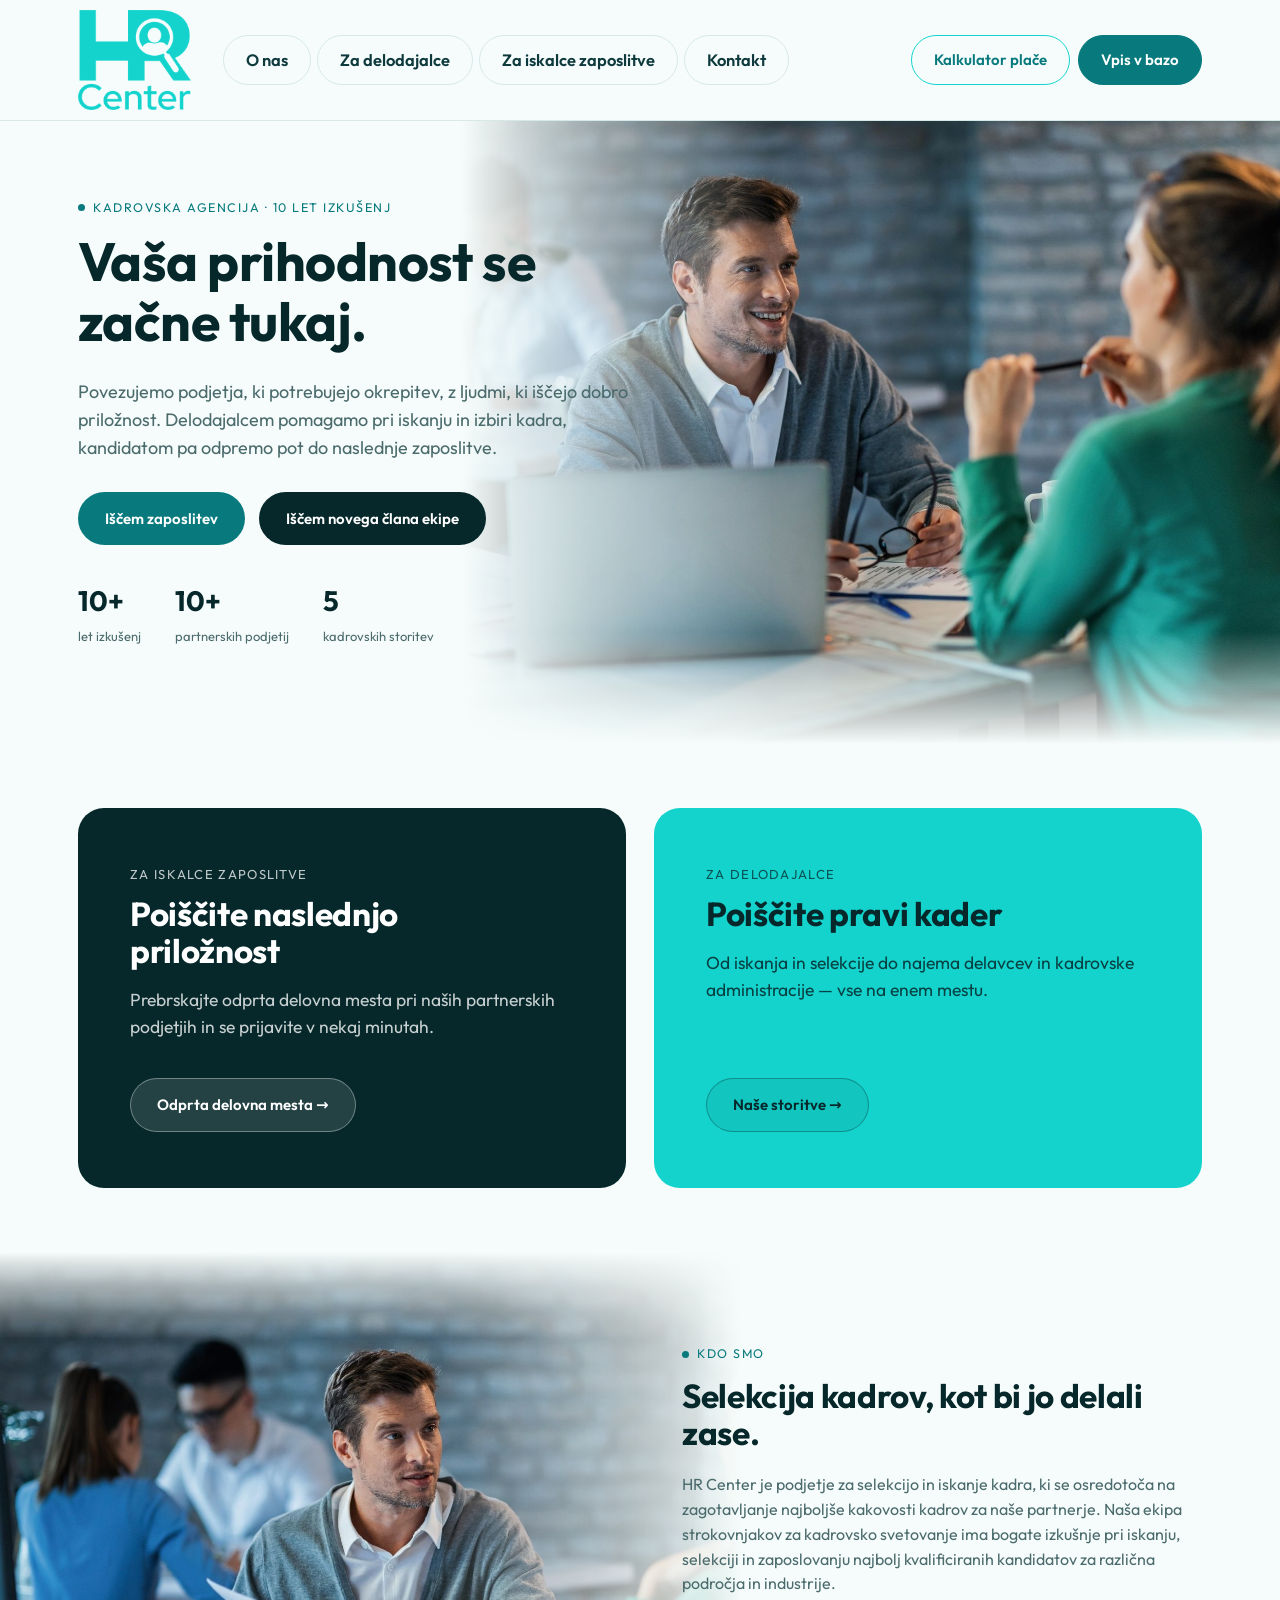
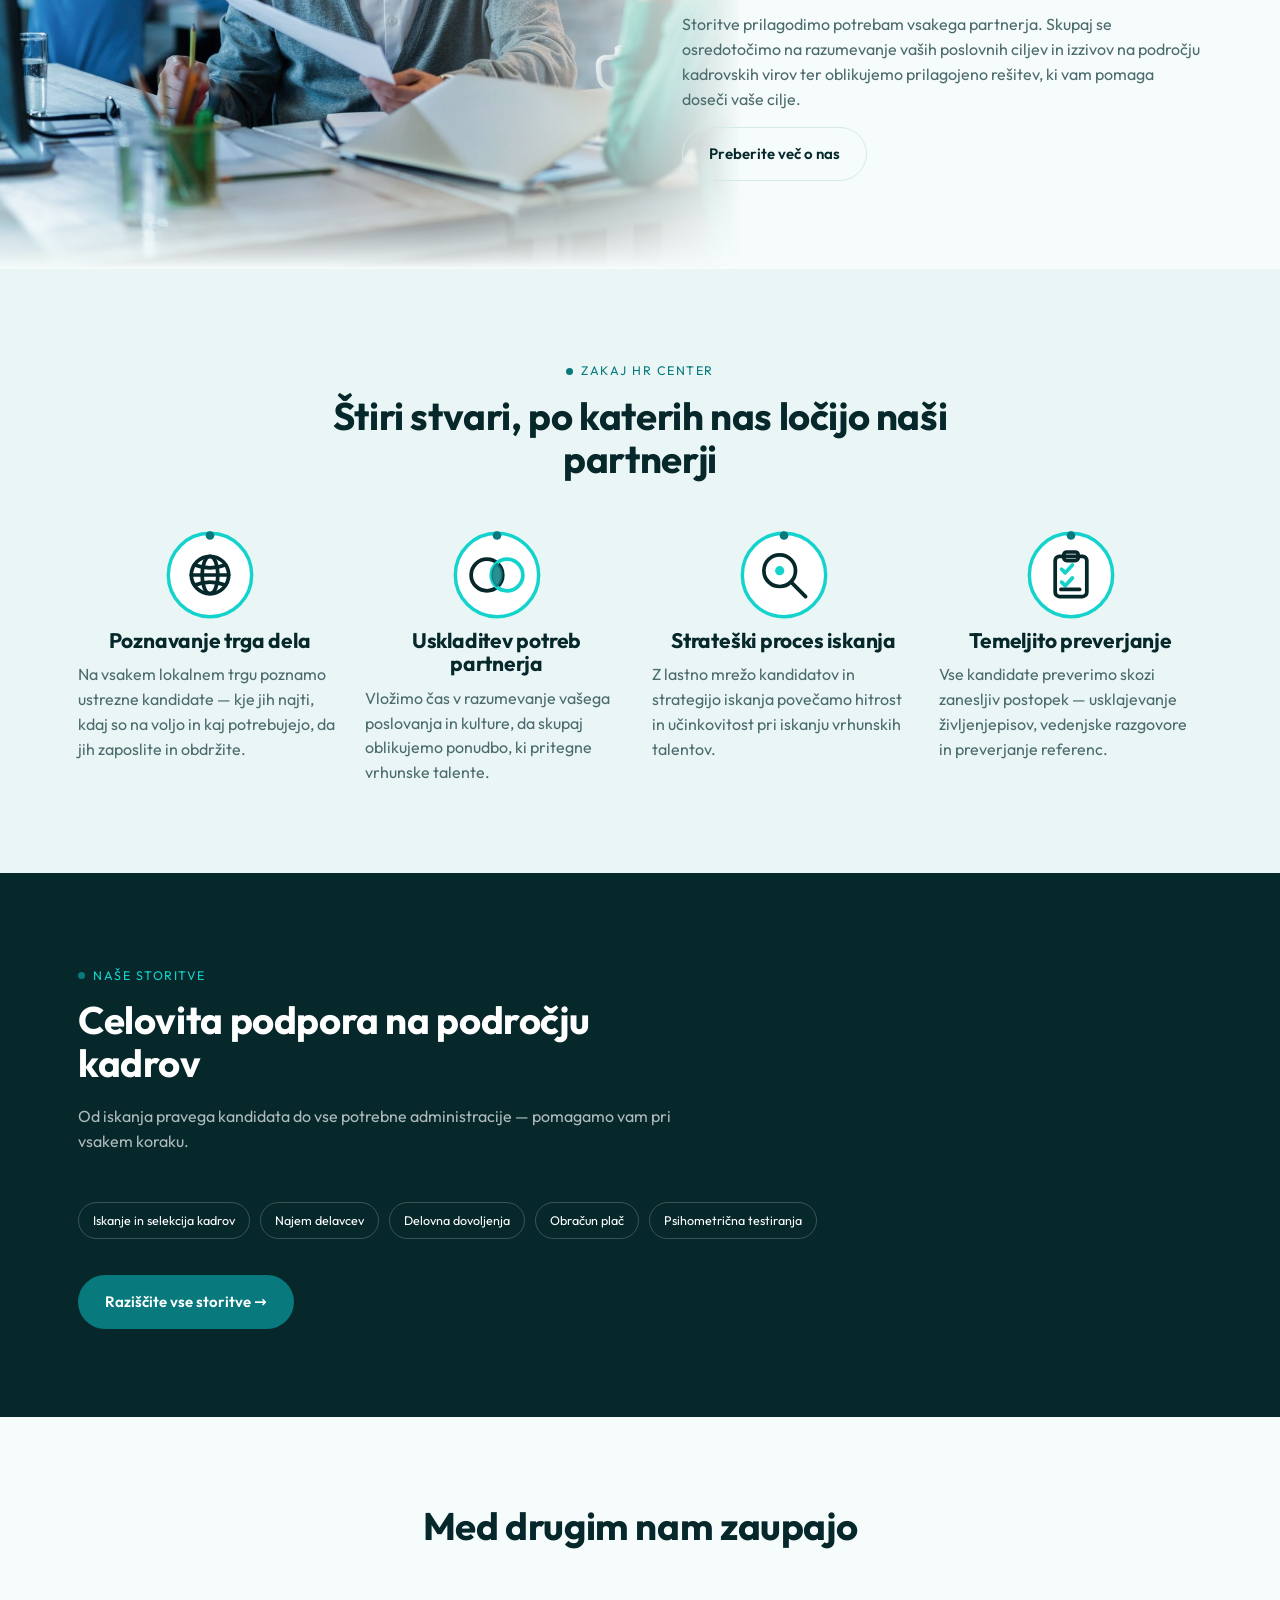
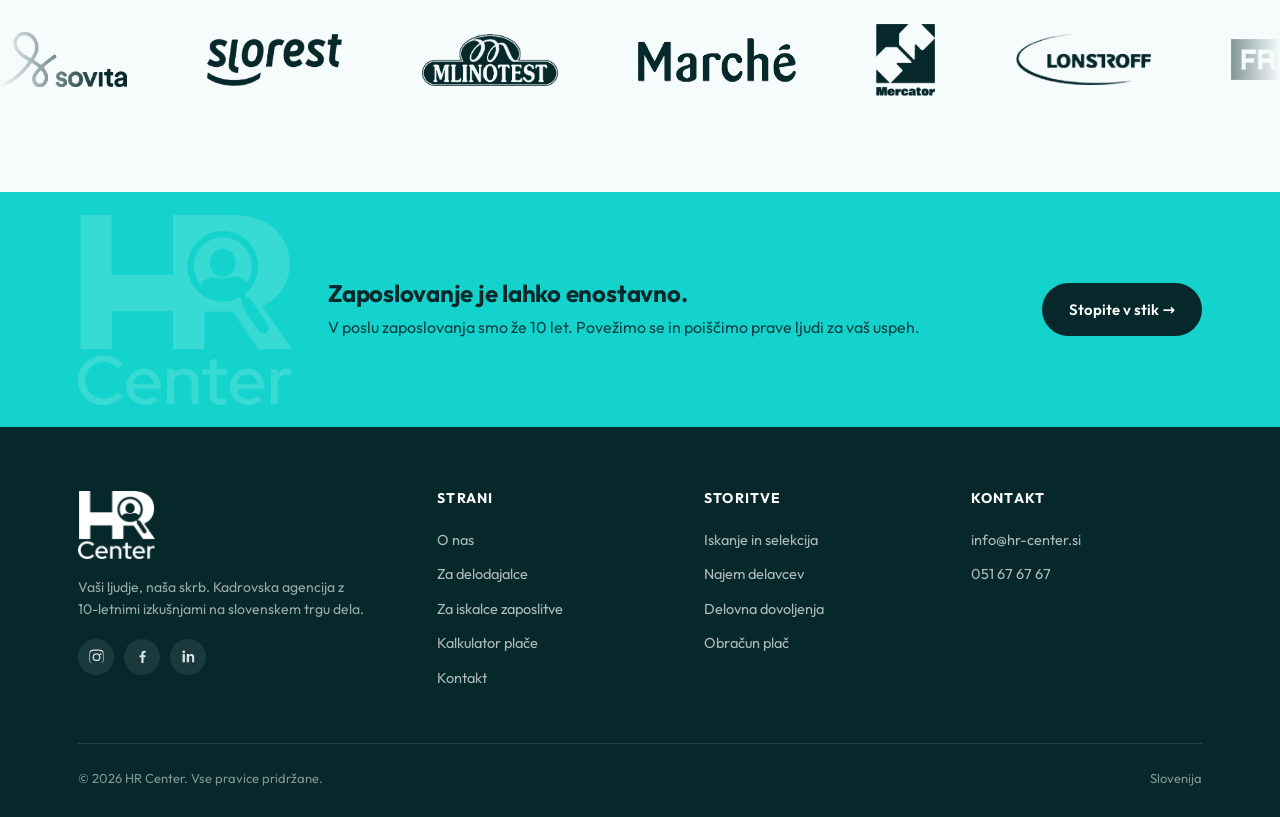
==== commit 7aa526b4: "Add files via upload" ====
--- a/index.html
+++ b/index.html
@@ -7,7 +7,7 @@
 <meta name="description" content="HR Center je kadrovska agencija z 10-letnimi izkušnjami na področju iskanja, selekcije in zaposlovanja kadrov v Sloveniji. Prosta delovna mesta in storitve za delodajalce.">
 <link rel="icon" href="assets/images/logo.png">
 <link rel="preload" href="assets/fonts/outfit-latin-wght-normal.woff2" as="font" type="font/woff2" crossorigin>
-<link rel="stylesheet" href="assets/css/style.css?v=20261111m">
+<link rel="stylesheet" href="assets/css/style.css?v=20261111u">
 <script type="application/ld+json">
 {
   "@context": "https://schema.org",
@@ -273,7 +273,7 @@
 </footer>
 
 <script src="assets/js/jobs-data.js?v=20261113"></script>
-<script src="assets/js/main.js?v=20261115"></script>
+<script src="assets/js/main.js?v=20261117"></script>
 <script>document.getElementById('year').textContent = new Date().getFullYear();</script>
 </body>
 </html>
--- a/assets/css/style.css
+++ b/assets/css/style.css
@@ -65,6 +65,7 @@
 *, *::before, *::after{ box-sizing: border-box; }
 html{ scroll-behavior: smooth; }
 body{
+  overflow-x: clip;
   margin:0;
   font-family: var(--font-body);
   color: var(--ink);
@@ -149,9 +150,13 @@
 /* ---------- Header ---------- */
 .site-header{
   position: sticky; top: 0; z-index: 100;
+  border-bottom: 1px solid var(--line);
+}
+/* zameglitev je na psevdo-elementu, da glava ne postane "containing block" za fiksni mobilni meni */
+.site-header::before{
+  content:""; position:absolute; inset:0; z-index:-1;
   background: color-mix(in srgb, var(--paper) 86%, transparent);
-  backdrop-filter: blur(10px);
-  border-bottom: 1px solid var(--line);
+  -webkit-backdrop-filter: blur(10px); backdrop-filter: blur(10px);
 }
 .site-header .container{
   display:flex; align-items:center; justify-content:flex-start; gap: 32px;
@@ -180,10 +185,10 @@
   .main-nav{
     position: fixed; inset: var(--header-h) 0 0 0; height: calc(100vh - var(--header-h));
     background: var(--paper); flex-direction: column; align-items: stretch;
-    padding: 20px 28px; gap: 4px; transform: translateX(100%);
-    transition: transform .25s ease; overflow-y:auto;
+    padding: 20px 28px; gap: 4px; transform: translateX(24px); opacity: 0; visibility: hidden;
+    transition: transform .25s ease, opacity .25s ease, visibility 0s linear .25s; overflow-y:auto;
   }
-  .main-nav.open{ transform: translateX(0); }
+  .main-nav.open{ transform: translateX(0); opacity: 1; visibility: visible; transition-delay: 0s; }
   .main-nav a{ padding: 16px 10px; border-bottom: 1px solid var(--line); border: none; border-radius:0; font-size:15px; }
   .main-nav a.nav-mobile-only{ display:block; }
   .nav-toggle{ display:block; }
@@ -833,3 +838,114 @@
   .calc3{ grid-template-columns: 1fr; }
   .calc3-col{ padding: 32px 24px 34px; }
 }
+
+/* ================= Mobile standards pass (touch targets, text size, layout) ================= */
+html{ -webkit-text-size-adjust: 100%; text-size-adjust: 100%; }
+img, svg, video{ max-width: 100%; }
+
+/* skupine s 3 stolpci se morajo prelomiti tudi na tablici in telefonu */
+@media (max-width: 900px){
+  .feature-rows.cols-3{ grid-template-columns: 1fr 1fr; }
+}
+@media (max-width: 600px){
+  .feature-rows, .feature-rows.cols-3{ grid-template-columns: 1fr; }
+}
+
+@media (max-width: 1180px){
+  :root{ --header-h: 84px; --logo-h: 68px; }
+  .nav-toggle{ width: 46px; height: 46px; display:grid; place-items:center; }
+}
+@media (max-width: 860px){
+  /* slike z mehkim prelivom: v polni širini, brez zamika */
+  .about-visual, .blend-visual{ width: 100% !important; margin: 0 0 8px !important; }
+  .hero-visual{ width: calc(100% + 56px); }
+}
+@media (max-width: 900px){
+  /* tipke in povezave najmanj 44 px */
+  .footer-grid a{ padding: 12px 0; font-size: 15.5px; }
+  .footer-social a{ width: 44px; height: 44px; }
+  .jf-opt{ min-height: 46px; padding: 8px 0; }
+  .jf-opt input, .calc3-check input, .consent input{ width: 22px; height: 22px; }
+  .jf-reset{ padding: 12px 8px; }
+  .back-link{ padding: 12px 0; margin-bottom: 14px; }
+  .calc3-seg-btn{ padding: 13px 14px; min-height: 46px; }
+  .btn{ min-height: 46px; }
+  .main-nav a{ min-height: 52px; display:flex; align-items:center; font-size: 17px; }
+  .main-nav a.nav-mobile-only{ display:flex; }
+}
+@media (max-width: 720px){
+  :root{ --logo-h: 62px; --header-h: 80px; }
+  /* besedilo ne sme biti premajhno; vnosna polja 16 px (brez povečave na iPhone) */
+  .eyebrow{ font-size: 13px; }
+  .field .hint, .calc-hint, .form-note, .calc-disclaimer{ font-size: 13px; }
+  .job-tag{ font-size: 12.5px; }
+  .jf-opt .n{ font-size: 13px; }
+  input, select, textarea{ font-size: 16px !important; }
+  .container{ padding-left: 20px; padding-right: 20px; }
+  .path-card, .calc3-col{ padding-left: 22px; padding-right: 22px; }
+}
+
+@media (max-width: 900px){
+  .consent input{ flex: none; }
+  .breadcrumb{ font-size: 14px; }
+  .breadcrumb a{ display:inline-block; padding: 12px 0; }
+}
+@media (max-width: 720px){
+  .calc3 .calc-hint, .calc3-chip, .pill{ font-size: 13px; }
+}
+
+/* filter: zložljiv na telefonu */
+.jf-toggle{ display:flex; align-items:center; gap:10px; background:none; border:none; padding:0; color: var(--ink); font: inherit; font-size:22px; font-weight:700; cursor:default; }
+.jf-chev{ display:none; transition: transform .2s ease; }
+@media (max-width: 900px){
+  .jf-toggle{ cursor:pointer; min-height:46px; }
+  .jf-chev{ display:inline; }
+  .job-filters.collapsed #jf-groups{ display:none; }
+  .job-filters.collapsed .jf-chev{ transform: rotate(-90deg); }
+  .job-filters{ padding: 14px 20px; }
+}
+
+/* kalkulator: pritrjena vrstica z rezultatom na telefonu */
+.calc3-placeholder p{ color: inherit; }
+.calc3-bar{ display:none; }
+@media (max-width: 900px){
+  .calc3-bar{
+    position: fixed; left:0; right:0; bottom:0; z-index: 90;
+    display:none; align-items:center; justify-content:space-between; gap:12px;
+    background: var(--ink); color:#fff; padding: 10px 20px calc(10px + env(safe-area-inset-bottom, 0px));
+    box-shadow: 0 -6px 24px rgba(6,40,43,.25);
+  }
+  .calc3-bar.show{ display:flex; }
+  .calc3-bar strong{ display:block; font-size:20px; }
+  .calc3-bar span{ font-size:13px; opacity:.9; }
+}
+
+/* hamburger -> križec, zaklep ozadja ob odprtem meniju */
+.nav-toggle span{ transition: transform .22s ease, opacity .18s ease; }
+.nav-toggle[aria-expanded="true"] span:nth-child(1){ transform: translateY(10px) rotate(45deg); }
+.nav-toggle[aria-expanded="true"] span:nth-child(2){ opacity: 0; }
+.nav-toggle[aria-expanded="true"] span:nth-child(3){ transform: translateY(-10px) rotate(-45deg); }
+body.nav-open{ overflow: hidden; }
+
+/* stran delovnega mesta na telefonu: fotografija kot pasica na vrhu, ne kot zamegljeno ozadje */
+@media (max-width: 860px){
+  .job-page{ padding-top: 0; }
+  .job-visual{ position: relative; width: 100%; height: 230px; margin: 0 0 8px; }
+  .job-visual img{
+    opacity: .9;
+    -webkit-mask-image: linear-gradient(to bottom, #000 0%, #000 60%, transparent 100%);
+    mask-image: linear-gradient(to bottom, #000 0%, #000 60%, transparent 100%);
+    -webkit-mask-composite: source-over; mask-composite: add;
+  }
+}
+@media (max-width: 720px){
+  .breadcrumb{ display: none; }
+}
+
+@media (max-width: 1180px){
+  .nav-toggle{ display:flex; flex-direction:column; align-items:center; justify-content:center; }
+}
+
+@media (max-width: 720px){
+  .calc3-out span, .calc3-hourly, .job-tag{ font-size: 13px; }
+}
